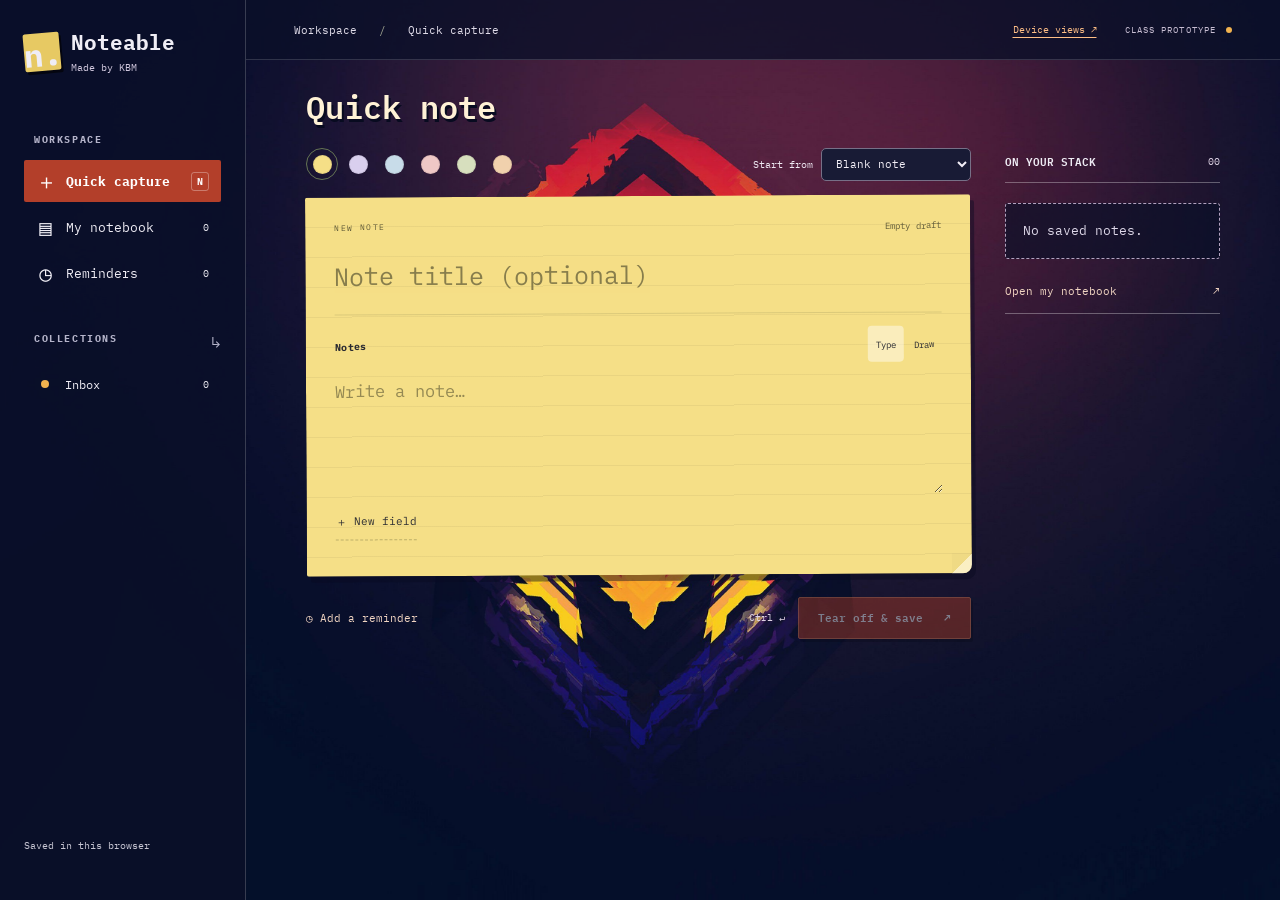
==== index.html @ 48523d5a "STILL AT FUCKING WORK GODDAMNIT" ====
<!doctype html>
<html lang="en">
  <head>
    <meta charset="utf-8" />
    <meta name="viewport" content="width=device-width, initial-scale=1" />
    <meta name="theme-color" content="#0a1028" />
    <meta name="description" content="Noteable class project. Browser-only notes." />
    <title>Noteable</title>
    <link rel="stylesheet" href="fonts.css" />
    <link rel="stylesheet" href="styles.css" />
    <link rel="stylesheet" href="reminder-picker.css" />
    <script src="reminder-picker.js" defer></script>
    <script src="app.js" defer></script>
  </head>
  <body>
    <!-- Sidebar and navigation -->
    <aside class="sidebar">
      <a class="brand" href="#capture" aria-label="Noteable home">
        <span class="brand-mark" aria-hidden="true">n.</span>
        <span>
          Noteable
          <small class="brand-credit">Made by KBM</small>
        </span>
      </a>
      <nav aria-label="Workspace">
        <p class="nav-label">WORKSPACE</p>
        <button class="nav-item selected" id="captureNav" type="button">
          <span aria-hidden="true">＋</span>
          Quick capture
          <span class="nav-key">N</span>
        </button>
        <button class="nav-item" id="reviewNav" type="button">
          <span aria-hidden="true">▤</span>
          My notebook
          <span class="nav-count" id="noteCount">0</span>
        </button>
        <button class="nav-item" id="remindersNav" type="button">
          <span aria-hidden="true">◷</span>
          Reminders
          <span class="nav-count" id="reminderCount">0</span>
        </button>
        <div class="nav-heading">
          <p class="nav-label">COLLECTIONS</p>
          <span aria-hidden="true">↳</span>
        </div>
        <div id="collectionNav"></div>
      </nav>
      <div class="sidebar-bottom">
        <p>Saved in this browser</p>
      </div>
    </aside>

    <div class="workspace">
      <!-- Workspace header -->
      <header class="topbar">
        <span id="breadcrumb">
          Workspace
          <span aria-hidden="true">/</span>
          Quick capture
        </span>
        <a class="device-view-link" href="preview.html">Device views ↗</a>
        <span class="prototype-tag">
          CLASS PROTOTYPE
          <span class="status-dot"></span>
        </span>
      </header>
      <main>
        <!-- Quick capture -->
        <section id="captureView" aria-labelledby="captureHeading">
          <div class="page-heading"><h1 id="captureHeading">Quick note</h1></div>
          <div class="capture-layout">
            <div>
              <div class="pad-toolbar">
                <div
                  id="captureColors"
                  class="swatches"
                  role="group"
                  aria-label="Note color"
                ></div>
                <label class="template-picker">
                  Start from
                  <select id="templateSelect" aria-label="Start from a template">
                    <option value="">Blank note</option>
                  </select>
                </label>
              </div>
              <article class="capture-pad" id="capturePad">
                <div class="pad-topline">
                  <span class="paper-label">NEW NOTE</span>
                  <span id="draftStatus" class="paper-label" role="status">
                    Empty draft
                  </span>
                </div>
                <label class="sr-only" for="draftTitle">Note title, optional</label>
                <input
                  class="note-title"
                  id="draftTitle"
                  placeholder="Note title (optional)"
                  maxlength="160"
                  autocomplete="off"
                />
                <div id="captureFields"></div>
                <button class="add-field" id="addCaptureField" type="button">
                  ＋ New field
                </button>
              </article>
              <div class="capture-actions">
                <button
                  class="text-button"
                  id="captureOptionsButton"
                  type="button"
                  aria-expanded="false"
                  aria-controls="captureOptions"
                >
                  ◷ Add a reminder
                </button>
                <div class="save-action">
                  <kbd>Ctrl ↵</kbd>
                  <button class="primary" id="saveCapture" type="button">
                    Tear off & save
                    <span aria-hidden="true">↗</span>
                  </button>
                </div>
              </div>
              <!-- Optional reminder fields -->
              <div class="capture-options" id="captureOptions" hidden>
                <div class="reminder-field">
                  <span>Remind me</span>
                  <input
                    type="datetime-local"
                    id="draftReminder"
                    aria-label="Capture reminder"
                  />
                </div>
                <p>
                  Shows an alert here while this app is open. Past-due alerts appear when
                  you return.
                </p>
              </div>
            </div>
            <!-- Recent notes -->
            <aside class="recent-panel" aria-labelledby="recentHeading">
              <div class="section-heading">
                <h2 id="recentHeading">ON YOUR STACK</h2>
                <span id="recentCount">00</span>
              </div>
              <div id="recentNotes"></div>
              <button class="text-button notebook-link" id="viewAllButton" type="button">
                Open my notebook
                <span aria-hidden="true">↗</span>
              </button>
            </aside>
          </div>
        </section>

        <!-- Notebook, filters, and empty state -->
        <section id="reviewView" aria-labelledby="reviewHeading" hidden>
          <div class="page-heading review-heading">
            <div><h1 id="reviewHeading">My notebook</h1></div>
            <button class="primary" id="newNoteButton" type="button">＋ New note</button>
          </div>
          <div class="review-toolbar">
            <label class="search-wrap">
              <span aria-hidden="true">⌕</span>
              <input
                id="searchInput"
                type="search"
                aria-label="Search notes"
                placeholder="Search notes…"
              />
            </label>
            <label class="sr-only" for="collectionFilter">Collection</label>
            <select id="collectionFilter">
              <option value="">All collections</option>
            </select>
            <label class="check-filter">
              <input id="pinnedFilter" type="checkbox" />
              Pinned only
            </label>
            <button class="text-button" id="exportButton" type="button">
              Export notes ↓
            </button>
          </div>
          <div id="dueBanner" class="due-banner" role="status" hidden></div>
          <div id="reviewBoard" class="review-board"></div>
          <div id="reviewEmpty" class="empty-state" hidden>
            <span aria-hidden="true">▱</span>
            <h2>No notes</h2>
            <p id="emptyMessage">Save a note to get started.</p>
            <button class="secondary" id="emptyCaptureButton" type="button">
              New note
            </button>
          </div>
        </section>
      </main>
    </div>

    <!-- Note editor -->
    <dialog id="noteDialog" aria-labelledby="editorHeading">
      <div class="dialog-heading">
        <div><h2 id="editorHeading">Edit your note</h2></div>
        <button
          class="icon-button"
          id="closeEditor"
          type="button"
          aria-label="Close editor"
        >
          ×
        </button>
      </div>
      <form id="editorForm">
        <label class="form-label">
          Title
          <input id="editTitle" maxlength="160" placeholder="Note title (optional)" />
        </label>
        <div class="form-grid">
          <label class="form-label">
            Collection
            <input
              id="editCollection"
              list="collectionOptions"
              maxlength="40"
              placeholder="Inbox"
            />
          </label>
          <div class="form-label">
            Reminder
            <input type="datetime-local" id="editReminder" aria-label="Note reminder" />
          </div>
        </div>
        <datalist id="collectionOptions"></datalist>
        <div class="editor-controls">
          <div
            class="swatches"
            id="editColors"
            role="group"
            aria-label="Edit note color"
          ></div>
          <label class="check-filter">
            <input id="editPinned" type="checkbox" />
            Pin this note
          </label>
        </div>
        <div class="editor-paper" id="editPaper">
          <div id="editFields"></div>
          <button class="add-field" id="addEditField" type="button">＋ New field</button>
        </div>
        <p class="editor-meta" id="editorMeta"></p>
        <div class="dialog-actions">
          <button class="text-button danger" id="deleteNote" type="button">
            Delete note
          </button>
          <button class="secondary" id="saveTemplate" type="button">
            Save as template
          </button>
          <button class="primary" type="submit">Save changes ↗</button>
        </div>
      </form>
    </dialog>
    <!-- Status messages -->
    <div class="toast" id="toast" role="status" aria-live="polite"></div>
  </body>
</html>
---- fonts.css ----
/* Regular weight */

@font-face {
  font-family: "IBM Plex Mono";
  font-style: normal;
  font-weight: 400;
  font-display: swap;
  src: url("fonts/IBMPlexMono-Regular.woff2") format("woff2");
}

/* Semibold weight */

@font-face {
  font-family: "IBM Plex Mono";
  font-style: normal;
  font-weight: 600;
  font-display: swap;
  src: url("fonts/IBMPlexMono-SemiBold.woff2") format("woff2");
}

/* Bold weight */

@font-face {
  font-family: "IBM Plex Mono";
  font-style: normal;
  font-weight: 700;
  font-display: swap;
  src: url("fonts/IBMPlexMono-Bold.woff2") format("woff2");
}

/* KBM credit beneath the app name */

.brand .brand-credit,
.preview-brand .brand-credit {
  display: block;
  font-size: 10px;
  line-height: 1.5;
  letter-spacing: 0;
  font-weight: 400;
  margin-top: 4px;
  color: #d2c9df;
}
---- styles.css ----
/* Font stack, colors, and base elements */

:root {
  --typeface:
    "IBM Plex Mono",
    Consolas,
    "Cascadia Mono",
    "Liberation Mono",
    "Courier New",
    monospace;
  --desk: #f5f3ed;
  --paper: #fffef9;
  --ink: #2c3932;
  --muted: #6c726a;
  --line: #dcded3;
  --green: #345c43;
  --note: #f5df87;
  --sidebar: 246px;
  font-family: var(--typeface);
  color: var(--ink);
  background: var(--desk);
  font-synthesis: none;
}

* {
  box-sizing: border-box;
}

body {
  margin: 0;
}

button,
input,
textarea,
select {
  font: inherit;
  color: inherit;
}

button,
a,
input,
textarea,
select {
  -webkit-tap-highlight-color: transparent;
}

button {
  cursor: pointer;
  border: 0;
}

button:disabled {
  opacity: .45;
  cursor: not-allowed;
}

button:focus-visible,
a:focus-visible,
input:focus-visible,
textarea:focus-visible,
select:focus-visible,
canvas:focus-visible {
  outline: 3px solid #52794d;
  outline-offset: 4px;
}

[hidden] {
  display: none !important;
}

button,
select,
input {
  min-height: 42px;
}

a {
  color: inherit;
}

h1,
h2,
h3,
p {
  margin-top: 0;
}

/* Sidebar, branding, and navigation */

.sidebar {
  position: fixed;
  inset: 0 auto 0 0;
  width: var(--sidebar);
  padding: 36px 24px;
  background: #eeeee5;
  border-right: 1px solid var(--line);
  display: flex;
  flex-direction: column;
  z-index: 5;
}

.brand {
  display: flex;
  gap: 11px;
  align-items: center;
  text-decoration: none;
  font-size: 20px;
  font-weight: 750;
  letter-spacing: -.9px;
}

.brand-mark {
  background: #e7c963;
  border-radius: 5px 5px 13px 5px;
  width: 36px;
  height: 38px;
  text-align: center;
  line-height: 32px;
  font: italic 32px var(--typeface);
  box-shadow: 2px 2px 0 #d6b852;
  flex: none;
}

nav {
  margin-top: 58px;
}

.nav-label {
  font-size: 10px;
  font-weight: 700;
  letter-spacing: 1.6px;
  color: #777d70;
  margin: 0 0 14px 10px;
}

.nav-item {
  display: flex;
  align-items: center;
  gap: 11px;
  width: 100%;
  text-align: left;
  border-radius: 6px;
  padding: 10px 12px;
  font-size: 13px;
  background: transparent;
  margin: 4px 0;
}

.nav-item > span:first-child {
  font-size: 21px;
  line-height: 18px;
  font-weight: 400;
  width: 19px;
  text-align: center;
}

.nav-item:hover {
  background: #e3e5d8;
}

.nav-item.selected {
  background: #dfe5d3;
  font-weight: 650;
}

.nav-count,
.nav-key {
  margin-left: auto;
  font-size: 10px !important;
  width: auto !important;
  color: var(--muted);
}

.nav-key {
  border: 1px solid #c8cfbb;
  border-radius: 3px;
  padding: 2px 5px;
}

.nav-heading {
  display: flex;
  justify-content: space-between;
  margin-top: 38px;
  color: var(--muted);
}

.nav-item.collection {
  font-size: 12px;
}

.collection-dot {
  width: 8px !important;
  height: 8px;
  border-radius: 50%;
  background: #b0b99a;
  flex: none;
  margin: 5px;
}

.sidebar-bottom {
  margin-top: auto;
  padding-top: 45px;
  font-size: 10px;
  color: var(--muted);
}

.status-dot {
  display: inline-block;
  width: 6px;
  height: 6px;
  border-radius: 50%;
  background: #6f8861;
}

.sidebar-bottom p {
  margin: 8px 0 12px 13px;
}

/* Workspace and page headings */

.workspace {
  margin-left: var(--sidebar);
}

.topbar {
  height: 77px;
  border-bottom: 1px solid var(--line);
  padding: 0 48px;
  display: flex;
  align-items: center;
  justify-content: space-between;
  font-size: 11px;
  color: var(--muted);
}

.topbar span span {
  margin: 0 15px;
  color: #a1a592;
}

.prototype-tag {
  font-size: 9px;
  letter-spacing: 1.1px;
  display: flex;
  gap: 10px;
  align-items: center;
}

.prototype-tag .status-dot {
  margin: 0;
}

main {
  max-width: 1320px;
  margin: auto;
  padding: 51px 60px 0;
}

.page-heading {
  display: flex;
  justify-content: space-between;
  align-items: center;
  margin-bottom: 38px;
}

h1 {
  font-family: var(--typeface);
  font-weight: 400;
  font-size: clamp(36px,4vw,57px);
  letter-spacing: -2px;
  line-height: 1.08;
  margin: 0 0 17px;
}

h1 em {
  font-weight: 400;
  color: #6f7b61;
}

/* Capture layout, colors, and paper */

.capture-layout {
  display: grid;
  grid-template-columns: minmax(0,1fr) 215px;
  gap: 46px;
  align-items: start;
}

.pad-toolbar {
  display: flex;
  align-items: center;
  justify-content: space-between;
  gap: 12px;
  margin-bottom: 15px;
}

.swatches {
  display: flex;
  gap: 4px;
  align-items: center;
  flex-wrap: wrap;
}

.swatch {
  width: 32px;
  height: 32px;
  min-height: 32px;
  background: transparent;
  border: 1px solid transparent;
  border-radius: 50%;
  display: grid;
  place-items: center;
  padding: 5px;
}

.swatch:before {
  content: "";
  display: block;
  width: 19px;
  height: 19px;
  border-radius: 50%;
  background: var(--swatch);
  box-shadow: inset 0 0 0 1px #00000012;
}

.swatch[aria-pressed="true"] {
  border-color: #657454;
}

.template-picker {
  display: flex;
  align-items: center;
  gap: 8px;
  font-size: 10px;
  color: var(--muted);
}

select {
  background: var(--paper);
  border: 1px solid var(--line);
  border-radius: 5px;
  padding: 0 28px 0 10px;
  font-size: 11px;
  max-width: 210px;
}

.template-picker select {
  min-height: 33px;
  max-width: 150px;
}

.capture-pad {
  position: relative;
  background: var(--note);
  border-radius: 3px 3px 22px 3px;
  padding: 25px 29px 17px;
  box-shadow: 0 12px 25px -18px #594d36, 0 3px 0 -1px #d5c884;
  min-height: 365px;
  transition: background .2s;
}

.capture-pad:after {
  content: "";
  position: absolute;
  bottom: 0;
  right: 0;
  width: 29px;
  height: 29px;
  background: linear-gradient(135deg,#00000006 50%,#ffffff80 51%);
  border-radius: 0 0 21px 0;
  pointer-events: none;
}

.pad-topline {
  display: flex;
  justify-content: space-between;
  gap: 10px;
  margin-bottom: 22px;
}

.paper-label {
  font-size: 8px;
  letter-spacing: 1.4px;
  color: #5f5a38;
}

.paper-label:last-child {
  letter-spacing: .1px;
  font-size: 9px;
  text-transform: none;
}

.note-title {
  border: 0;
  background: transparent;
  width: 100%;
  font: 27px var(--typeface);
  letter-spacing: -.6px;
  padding: 0;
  min-height: 40px;
  margin: 0 0 12px;
}

.note-title::placeholder {
  color: #746d42;
  opacity: .85;
}

/* Note fields and drawing tools */

.note-field {
  position: relative;
  border-top: 1px solid #4c543428;
  padding-top: 13px;
  margin-top: 7px;
}

.field-head {
  display: flex;
  align-items: center;
  gap: 8px;
  flex-wrap: wrap;
}

.field-name {
  background: transparent;
  border: 0;
  min-height: 30px;
  flex: 1;
  min-width: 80px;
  width: 100px;
  font-size: 10px;
  font-weight: 650;
  letter-spacing: .4px;
  padding: 0;
}

.field-tools {
  display: flex;
  gap: 2px;
}

.field-tools button {
  background: transparent;
  font-size: 9px;
  min-height: 30px;
  padding: 4px 8px;
  border-radius: 4px;
}

.field-tools button[aria-pressed="true"] {
  background: #ffffff70;
}

.field-tools button:hover {
  background: #ffffff90;
}

.field-text {
  width: 100%;
  background: transparent;
  border: 0;
  resize: vertical;
  min-height: 132px;
  padding: 12px 0;
  font: 17px/1.8 var(--typeface);
}

.field-text::placeholder {
  color: #746d42;
  opacity: .75;
}

.drawing {
  display: block;
  width: 100%;
  height: 180px;
  border: 1px dashed #5b64474d;
  border-radius: 4px;
  margin: 10px 0;
  touch-action: none;
  cursor: crosshair;
  background: #ffffff20;
}

.drawing-help {
  font-size: 10px;
  color: #5a604b;
  line-height: 1.5;
  margin: 7px 0;
}

.add-field {
  padding: 9px 0;
  background: transparent;
  font-size: 11px;
  border-bottom: 1px dashed #68653a65;
  min-height: 36px;
  text-align: left;
  margin: 4px 0 12px;
}

.add-field span {
  font-size: 9px;
  font-weight: 400;
  opacity: .65;
  margin-left: 10px;
}

/* Capture actions and shared buttons */

.capture-actions {
  display: flex;
  justify-content: space-between;
  gap: 10px;
  margin-top: 22px;
  align-items: center;
}

.text-button {
  background: transparent;
  color: var(--muted);
  font-size: 11px;
  padding: 6px 0;
}

.text-button:hover {
  color: var(--green);
  text-decoration: underline;
  text-underline-offset: 4px;
}

.primary,
.secondary {
  border-radius: 5px;
  font-size: 11px;
  min-height: 42px;
  padding: 11px 19px;
  font-weight: 600;
}

.primary {
  background: var(--green);
  color: #fffef9;
}

.primary:hover {
  background: #274c35;
}

.primary span {
  margin-left: 14px;
}

.secondary {
  border: 1px solid var(--line);
  background: var(--paper);
}

.save-action {
  display: flex;
  align-items: center;
  gap: 13px;
}

kbd {
  font-size: 10px;
  color: #8a8e80;
}

label {
  font-size: 12px;
}

/* Reminder settings */

.capture-options {
  padding: 15px 0;
}

.capture-options label {
  display: flex;
  gap: 15px;
  align-items: center;
}

.capture-options input {
  padding: 5px;
  border: 1px solid var(--line);
  border-radius: 4px;
  background: var(--paper);
}

.capture-options p {
  font-size: 11px;
  color: var(--muted);
  line-height: 1.5;
  margin: 9px 0;
}

/* Recent notes stack */

.recent-panel {
  padding-top: 5px;
}

.section-heading {
  display: flex;
  align-items: center;
  justify-content: space-between;
  border-bottom: 1px solid var(--line);
  padding: 0 0 13px;
  margin-bottom: 20px;
}

.section-heading h2 {
  font-size: 9px;
  letter-spacing: 1.5px;
  margin: 0;
  font-weight: 600;
}

.section-heading > span {
  font-size: 10px;
  color: var(--muted);
}

.recent-note {
  position: relative;
  display: block;
  width: 100%;
  text-align: left;
  background: var(--note);
  border-radius: 2px 2px 13px 2px;
  padding: 16px 17px;
  margin-bottom: 13px;
  box-shadow: 0 6px 14px -12px #443e29;
  transform: rotate(-1deg);
  min-height: 108px;
}

.recent-note:nth-child(even) {
  transform: rotate(1deg);
}

.recent-note .recent-label {
  display: flex;
  justify-content: space-between;
  font-size: 8px;
  letter-spacing: 1px;
  color: #58604f;
  text-transform: uppercase;
}

.recent-note h3 {
  font: 17px var(--typeface);
  line-height: 1.3;
  margin: 12px 0 7px;
  overflow-wrap: anywhere;
}

.recent-note p {
  font-size: 10px;
  line-height: 1.6;
  color: #515744;
  white-space: pre-line;
  margin: 0;
  overflow-wrap: anywhere;
  display: -webkit-box;
  -webkit-line-clamp: 2;
  -webkit-box-orient: vertical;
  overflow: hidden;
}

.recent-empty {
  font: italic 18px/1.6 var(--typeface);
  color: #8b917e;
  padding: 20px 8px;
  border: 1px dashed #c6cbb9;
  border-radius: 3px;
}

.notebook-link {
  display: flex;
  justify-content: space-between;
  width: 100%;
  margin-top: 10px;
  border-bottom: 1px solid var(--line);
  padding: 12px 0;
}

/* Notebook toolbar and columns */

.review-heading {
  margin-bottom: 30px;
}

.review-heading h1 {
  font-size: 48px;
}

.review-toolbar {
  display: flex;
  gap: 15px;
  align-items: center;
  flex-wrap: wrap;
  border-top: 1px solid var(--line);
  border-bottom: 1px solid var(--line);
  padding: 14px 0;
  margin-bottom: 28px;
}

.search-wrap {
  display: flex;
  gap: 8px;
  align-items: center;
  flex: 1;
  min-width: 160px;
}

.search-wrap > span {
  font-size: 24px;
}

.search-wrap input {
  width: 100%;
  border: 0;
  background: transparent;
  font-size: 12px;
  min-width: 0;
}

.check-filter {
  display: flex;
  gap: 7px;
  align-items: center;
  font-size: 11px;
  white-space: nowrap;
}

.check-filter input {
  accent-color: var(--green);
  min-height: 18px;
  width: 15px;
  height: 15px;
}

.review-board {
  display: flex;
  gap: 22px;
  align-items: flex-start;
  overflow-x: auto;
  padding: 5px 4px 25px;
  min-height: 350px;
}

.board-column {
  flex: 1 0 235px;
  max-width: 360px;
  min-width: 0;
}

.column-heading {
  font-size: 11px;
  letter-spacing: .4px;
  font-weight: 600;
  display: flex;
  justify-content: space-between;
  border-bottom: 2px solid #c9d0bb;
  padding: 0 0 12px;
  margin-bottom: 19px;
}

.column-heading span {
  font-size: 10px;
  color: var(--muted);
}

/* Notebook cards */

.board-card {
  background: var(--note);
  padding: 18px;
  border-radius: 3px 3px 15px 3px;
  margin-bottom: 16px;
  overflow-wrap: anywhere;
}

.card-meta {
  display: flex;
  justify-content: space-between;
  gap: 8px;
  color: #59604c;
  font-size: 9px;
  margin-bottom: 13px;
}

.card-open {
  display: block;
  width: 100%;
  padding: 0;
  text-align: left;
  background: transparent;
}

.card-open h3 {
  font: 21px/1.25 var(--typeface);
  margin: 0 0 12px;
}

.card-open p {
  font-size: 12px;
  line-height: 1.8;
  white-space: pre-wrap;
  margin-bottom: 10px;
  max-height: 210px;
  overflow: auto;
}

.card-open img {
  width: 100%;
  display: block;
  margin: 7px 0;
  max-height: 180px;
  object-fit: contain;
}

.card-footer button {
  background: transparent;
  min-height: 32px;
  font-size: 10px;
  padding: 0 2px;
}

.reminder-badge {
  font-size: 9px;
  display: block;
  color: #475b36;
  margin-top: 10px;
}

.reminder-badge.overdue {
  color: #9a402e;
  font-weight: 600;
}

/* Empty states and reminder banner */

.empty-state {
  text-align: center;
  padding: 50px 15px;
}

.empty-state > span {
  font: 60px var(--typeface);
  color: #a5b18d;
}

.empty-state h2 {
  font: 28px var(--typeface);
  margin: 15px 0;
}

.empty-state p {
  font-size: 12px;
  color: var(--muted);
}

.due-banner {
  background: #e5eadb;
  border: 1px solid #ccd6bf;
  border-radius: 5px;
  margin-bottom: 20px;
  padding: 14px 17px;
  font-size: 12px;
  line-height: 1.6;
}

/* Note editor */

dialog {
  border: 1px solid var(--line);
  background: var(--paper);
  border-radius: 12px;
  color: var(--ink);
  padding: 28px;
  width: min(700px,calc(100% - 30px));
  max-height: 90dvh;
  box-shadow: 0 25px 100px #263a3430;
}

dialog::backdrop {
  background: #24372a66;
  backdrop-filter: blur(4px);
}

.dialog-heading {
  display: flex;
  justify-content: space-between;
  align-items: center;
  margin-bottom: 24px;
  gap: 12px;
}

.dialog-heading h2 {
  font: 29px var(--typeface);
  margin: 0;
}

.icon-button {
  border: 1px solid var(--line);
  background: transparent;
  border-radius: 50%;
  width: 38px;
  min-height: 38px;
  flex: none;
  font-size: 24px;
}

.form-label {
  display: grid;
  gap: 8px;
  font-size: 10px;
  color: var(--muted);
  margin-bottom: 16px;
  font-weight: 600;
}

.form-label input {
  width: 100%;
  min-width: 0;
  border: 1px solid var(--line);
  border-radius: 5px;
  padding: 8px 10px;
  background: #fff;
  font-size: 13px;
  font-weight: 400;
}

.form-grid {
  display: grid;
  grid-template-columns: 1fr 1fr;
  gap: 16px;
}

.editor-controls {
  display: flex;
  justify-content: space-between;
  gap: 12px;
  align-items: center;
  margin: 2px 0 17px;
}

.editor-paper {
  background: var(--note);
  padding: 12px 22px 20px;
  border-radius: 4px 4px 18px 4px;
}

.editor-paper .field-text {
  min-height: 100px;
}

.dialog-actions {
  display: flex;
  gap: 14px;
  justify-content: flex-end;
  align-items: center;
  flex-wrap: wrap;
  margin-top: 20px;
}

.dialog-actions .danger {
  margin-right: auto;
  color: #9b4b3b;
}

.editor-meta {
  font-size: 10px;
  color: var(--muted);
  margin: 15px 0 0;
}

/* Toast messages and accessibility helpers */

.toast {
  position: fixed;
  left: calc(50% + var(--sidebar)/2);
  bottom: 26px;
  transform: translate(-50%,20px);
  background: var(--green);
  color: white;
  box-shadow: 0 8px 30px #293e3326;
  border-radius: 6px;
  padding: 14px 22px;
  z-index: 20;
  opacity: 0;
  pointer-events: none;
  font-size: 12px;
  max-width: calc(100vw - 35px);
  transition: opacity .2s, transform .2s;
}

.toast.visible {
  opacity: 1;
  transform: translate(-50%,0);
}

.sr-only {
  position: absolute;
  width: 1px;
  height: 1px;
  overflow: hidden;
  clip: rect(0,0,0,0);
  white-space: nowrap;
}

/* Base responsive layouts */

@media (min-width: 1500px) {
  main {
    padding-top: 65px;
  }

  .capture-pad {
    min-height: 420px;
  }

  .field-text {
    min-height: 180px;
  }

  .capture-layout {
    gap: 65px;
    grid-template-columns: minmax(0,1fr) 250px;
  }
}

@media (max-width: 1150px) {
  :root {
    --sidebar: 212px;
  }

  .sidebar {
    padding: 28px 17px;
  }

  main {
    padding: 40px 32px 0;
  }

  .topbar {
    padding: 0 32px;
  }

  .capture-layout {
    gap: 28px;
    grid-template-columns: minmax(0,1fr) 175px;
  }

  .capture-pad {
    padding: 22px;
  }

  .template-picker {
    font-size: 0;
  }

  .add-field span {
    display: none;
  }

  .capture-actions kbd {
    display: none;
  }

  .brand {
    font-size: 18px;
  }
}

@media (max-width: 850px) {
  .capture-layout {
    grid-template-columns: 1fr;
  }

  .recent-panel {
    display: none;
  }

  .review-heading {
    align-items: flex-start;
    gap: 14px;
  }

  .review-heading h1 {
    font-size: 38px;
  }

  .review-heading .primary {
    white-space: nowrap;
    padding: 10px;
  }

  .prototype-tag {
    font-size: 8px;
  }

  .capture-pad {
    min-height: 340px;
  }

  .sidebar-bottom p {
    line-height: 1.5;
  }

  .review-board {
    min-height: 260px;
  }
}

@media (max-width: 620px) {
  :root {
    --sidebar: 0px;
  }

  .sidebar {
    position: static;
    width: 100%;
    padding: 18px 20px 10px;
    border-right: 0;
    border-bottom: 1px solid var(--line);
  }

  .brand {
    font-size: 20px;
  }

  .sidebar nav {
    margin-top: 17px;
    display: flex;
    gap: 4px;
  }

  .sidebar nav > .nav-label,
  .nav-heading,
  #collectionNav,
  .sidebar-bottom,
  .nav-key {
    display: none;
  }

  .nav-item {
    justify-content: center;
    font-size: 11px;
    margin: 0;
    padding: 9px 7px;
    gap: 6px;
    width: auto;
    flex: 1;
  }

  .nav-item > span:first-child {
    font-size: 18px;
    width: 15px;
  }

  .nav-count {
    margin-left: 2px;
  }

  .workspace {
    margin-left: 0;
  }

  .topbar {
    height: 45px;
    padding: 0 20px;
    font-size: 10px;
  }

  .prototype-tag {
    font-size: 7px;
    letter-spacing: .6px;
  }

  .topbar span span {
    margin: 0 5px;
  }

  main {
    padding: 30px 20px 0;
  }

  h1 {
    font-size: 42px;
  }

  .page-heading {
    margin-bottom: 28px;
  }

  .capture-pad {
    padding: 22px 20px;
  }

  .note-title {
    font-size: 25px;
  }

  .paper-label {
    font-size: 7px;
  }

  .swatch {
    width: 29px;
    height: 29px;
    min-height: 29px;
  }

  .swatch:before {
    width: 17px;
    height: 17px;
  }

  .template-picker select {
    font-size: 10px;
    max-width: 145px;
  }

  .capture-actions {
    align-items: center;
    gap: 5px;
  }

  .capture-actions > .text-button {
    font-size: 10px;
  }

  .primary {
    padding: 10px 13px;
  }

  .primary span {
    margin-left: 5px;
  }

  .capture-options label {
    flex-wrap: wrap;
  }

  .review-heading {
    flex-wrap: wrap;
  }

  .review-heading h1 {
    font-size: 39px;
  }

  .review-toolbar {
    gap: 10px;
  }

  .search-wrap {
    flex-basis: 100%;
  }

  .review-toolbar select {
    flex: 1;
    min-width: 120px;
  }

  .review-toolbar > .text-button {
    margin-left: auto;
  }

  .board-column {
    flex: 0 0 260px;
    max-width: 90vw;
  }

  .form-grid {
    grid-template-columns: 1fr;
    gap: 0;
  }

  .editor-controls {
    flex-wrap: wrap;
  }

  .dialog-actions {
    gap: 8px;
  }

  .dialog-actions button {
    font-size: 10px;
  }

  dialog {
    padding: 22px 18px;
  }

  .dialog-heading h2 {
    font-size: 25px;
  }

  .toast {
    left: 50%;
  }

  .field-tools button {
    padding: 4px 6px;
  }
}

/* Device-preview links and navigation adjustments */

.device-view-link {
  display: flex;
  align-items: center;
  min-height: 32px;
  color: var(--green);
  font-size: 10px;
  text-underline-offset: 4px;
  margin-left: auto;
  margin-right: 20px;
}

.embedded-preview .device-view-link {
  display: none;
}

.sidebar nav {
  overflow-y: auto;
  min-height: 0;
}

.nav-item.collection > span:nth-child(2) {
  overflow: hidden;
  text-overflow: ellipsis;
  white-space: nowrap;
}

.topbar {
  gap: 8px;
}

.field-tools button {
  min-height: 36px;
}

/* Small-screen controls and reduced motion */

@media (max-width: 620px) {
  .device-view-link {
    font-size: 9px;
    margin: 0;
  }

  .topbar:has(.device-view-link):not(.embedded-preview .topbar) .prototype-tag {
    display: none;
  }

  .embedded-preview .prototype-tag {
    display: flex;
  }

  .field-tools button {
    min-height: 44px;
    padding: 6px 10px;
  }

  .swatch {
    width: 32px;
    height: 36px;
    min-height: 36px;
  }

  .pad-toolbar {
    gap: 6px;
  }

  .template-picker select {
    max-width: 133px;
  }

  .sidebar nav {
    overflow: visible;
  }
}

@media (prefers-reduced-motion: reduce) {
  *,
  *:before,
  *:after {
    transition: none !important;
    animation: none !important;
    scroll-behavior: auto !important;
  }
}

/* Wallpaper and simple class-project styling. Keep paper controls readable. */

/* Wallpaper theme: page colors */

:root {
  --desk: #0a1028;
  --paper: #f7f1e3;
  --ink: #efedf5;
  --muted: #c7c6d3;
  --line: #ffffff30;
  --green: #a93b24;
  background: #0a1028;
  font-family: var(--typeface);
}

body {
  min-height: 100vh;
  background: #0a1028 url("Wallpaper.jpg") center center/cover fixed no-repeat;
}

/* Wallpaper theme: sidebar and navigation */

.sidebar {
  background: #0b1029dc;
  border-color: #ffffff30;
  padding-top: 28px;
}

.brand {
  letter-spacing: 0;
  font-size: 21px;
}

.brand-mark {
  border-radius: 2px;
  box-shadow: 2px 3px 0 #0009;
  transform: rotate(-5deg);
}

.nav-label,
.nav-heading {
  color: #b5b4ca;
}

.nav-item {
  border-radius: 2px;
}

.nav-item:hover {
  background: #ffffff16;
}

.nav-item.selected {
  background: #b33f2a;
  color: #fff;
}

.nav-key {
  border-color: #ffffff50;
  color: #fff;
}

.nav-count {
  color: inherit;
}

.collection-dot {
  background: #f2b34f;
}

.sidebar-bottom {
  color: #c7c6d3;
}

.sidebar-bottom p {
  margin-left: 0;
}

/* Wallpaper theme: workspace headings */

.topbar {
  height: 60px;
  background: #0a1028cc;
  color: #e0dce9;
  border-color: #ffffff26;
}

.prototype-tag {
  color: #c7bdd2;
}

.status-dot {
  background: #f2b34f;
}

.device-view-link {
  color: #ffbf86;
}

main {
  padding-top: 30px;
  padding-bottom: 36px;
}

.page-heading {
  margin-bottom: 23px;
}

h1,
.review-heading h1 {
  font-family: var(--typeface);
  font-size: 32px;
  font-weight: 600;
  letter-spacing: 0;
  margin: 0;
  color: #fff2d6;
  text-shadow: 2px 3px #080b20;
}

.review-heading {
  margin-bottom: 24px;
}

/* Wallpaper theme: note paper and templates */

.capture-layout {
  gap: 34px;
}

.template-picker {
  color: #eee7f1;
}

.template-picker select,
.review-toolbar select {
  background: #181b35;
  color: #f2eef6;
  border-color: #777087;
}

.capture-pad,
.editor-paper,
.board-card,
.recent-note {
  color: #292a31;
  border-radius: 2px 2px 9px 2px;
  box-shadow: 4px 6px 0 #080b2070;
}

.capture-pad {
  transform: rotate(-.3deg);
  background-image: repeating-linear-gradient(transparent 0,transparent 29px,#3a322010 29px,#3a322010 30px);
  padding-bottom: 24px;
}

.capture-pad:after {
  width: 20px;
  height: 20px;
  border-radius: 0 0 9px 0;
}

.note-title {
  font-family: var(--typeface);
  font-size: 25px;
}

/* Wallpaper theme: buttons and reminder controls */

.primary,
.secondary,
.small-action {
  border-radius: 2px;
  box-shadow: 2px 3px 0 #0005;
}

.primary {
  background: #a93b24;
  color: white;
  border: 1px solid #e3784c;
}

.primary:hover {
  background: #8b2b1a;
}

.secondary {
  background: #eee8dc;
  color: #282a32;
  border-color: #b9b0a0;
}

.text-button {
  color: #f1d5c2;
}

.text-button:hover {
  color: #ffd39d;
}

.capture-pad .text-button,
.editor-paper .text-button {
  color: #393944;
}

.capture-actions kbd {
  color: #ddd2e3;
}

.capture-options {
  color: #e3dce9;
  background: #0a1028c9;
  padding: 12px;
  margin-top: 14px;
}

.capture-options input {
  background: #f7f1e3;
  color: #292a31;
}

.capture-options p {
  color: #d2c8d9;
}

/* Wallpaper theme: recent notes */

.section-heading {
  border-color: #ffffff50;
}

.section-heading h2 {
  font-size: 11px;
  letter-spacing: 0;
}

.section-heading > span {
  color: #e2d7e8;
}

.recent-empty {
  font: 13px/1.6 var(--typeface);
  color: #ded8e9;
  padding: 17px;
  border: 1px dashed #b2a2bf;
  background: #0a1028a8;
}

.notebook-link {
  border-color: #ffffff50;
}

.recent-panel {
  padding-top: 7px;
}

.recent-note {
  box-shadow: 3px 4px #080b2070;
}

/* Wallpaper theme: notebook and empty states */

.review-toolbar {
  background: #0a1028d9;
  padding: 10px 12px;
  border: 1px solid #ffffff40;
}

.search-wrap input {
  color: #fff;
}

.search-wrap input::placeholder {
  color: #c6bfd1;
}

.column-heading {
  color: #fff4dc;
  text-shadow: 1px 2px #090d22;
  border-color: #eeac61;
}

.column-heading span {
  color: #efe3cf;
}

.board-card .card-open,
.board-card .card-footer button {
  color: #292a31;
}

.board-card .text-button {
  color: #5d3126;
}

.board-card .reminder-badge {
  color: #475b36;
}

.board-card .reminder-badge.overdue {
  color: #9a402e;
}

.due-banner {
  background: #f3d39c;
  color: #442a22;
  border-color: #9f704c;
}

.empty-state {
  background: #0a1028c9;
  border: 1px dashed #b3a2b7;
  padding: 32px 15px;
}

.empty-state h2 {
  font: 24px var(--typeface);
}

.empty-state p {
  color: #d9d2e2;
}

.empty-state > span {
  display: none;
}

/* Wallpaper theme: editor and toast messages */

dialog {
  color: #292a31;
  border: 2px solid #676171;
  border-radius: 3px;
  background: #f7f1e3;
  box-shadow: 6px 8px 0 #070a2077;
}

.dialog-heading h2 {
  font: 25px var(--typeface);
}

.form-label {
  color: #50515b;
}

.form-label input {
  color: #292a31;
  border-color: #b6b0aa;
}

.dialog-heading .icon-button {
  border-color: #aca5a0;
  border-radius: 2px;
}

dialog .text-button {
  color: #584335;
}

.dialog-actions .danger {
  color: #9b352a;
}

.editor-meta {
  color: #55515a;
}

.toast {
  background: #20213a;
  border: 1px solid #e28552;
  color: #fff;
  border-radius: 2px;
}

/* Wallpaper theme: responsive layouts */

@media (min-width: 1500px) {
  main {
    padding-top: 35px;
  }
}

@media (max-width: 620px) {
  .sidebar {
    background: #0b1029ed;
    padding-top: 18px;
  }

  .topbar {
    height: 45px;
  }

  main {
    padding-top: 24px;
  }

  .page-heading {
    margin-bottom: 20px;
  }

  h1,
  .review-heading h1 {
    font-size: 29px;
  }

  .capture-pad {
    min-height: 320px;
  }

  .capture-actions {
    margin-top: 20px;
  }

  .template-picker {
    font-size: 0;
  }

  .review-heading {
    gap: 15px;
  }
}

/* Final monospace typography */

.brand-mark {
  font-style: normal;
  font-weight: 700;
}

h1,
h2,
h3,
.note-title,
.preview-brand,
.brand {
  font-style: normal;
  letter-spacing: 0;
}

kbd {
  font-family: var(--typeface);
}
---- reminder-picker.css ----
/*
 * reminder-picker.css
 * Reminder date and time fields, calendar, and time popup.
 */

/* Reminder field layout */

.reminder-field {
  display: flex;
  align-items: center;
  gap: 15px;
  font-size: 12px;
}

.reminder-picker {
  display: flex;
  align-items: center;
  gap: 6px;
  flex-wrap: wrap;
  min-width: 0;
}

/* Date, time, and clear buttons */

.reminder-picker > button {
  min-height: 42px;
  padding: 8px 10px;
  background: #191d35;
  color: #f5eff8;
  border: 1px solid #8a7b94;
  border-radius: 2px;
  font-family: var(--typeface);
  font-size: 11px;
}

.reminder-picker > button:hover {
  border-color: #f0b367;
}

.reminder-picker .clear-reminder {
  font-size: 18px;
  padding: 5px 10px;
}

/* Shared popup surface and buttons */

.reminder-popup {
  position: fixed;
  inset: auto;
  margin: 0;
  width: 298px;
  max-width: calc(100vw - 16px);
  max-height: calc(100dvh - 16px);
  overflow: auto;
  padding: 12px;
  background: #30333a;
  color: #f5f0e7;
  border: 1px solid #8e828d;
  border-radius: 3px;
  box-shadow: 3px 5px 15px #0007;
  font-family: var(--typeface);
  font-size: 12px;
}

.reminder-popup::backdrop {
  background: transparent;
}

.reminder-popup button {
  font-family: var(--typeface);
  background: transparent;
  color: inherit;
  border: 0;
  border-radius: 2px;
  min-height: 35px;
  cursor: pointer;
  font-size: 12px;
}

.reminder-popup button:hover {
  background: #ffffff20;
}

/* Calendar heading and month controls */

.picker-heading {
  display: flex;
  align-items: center;
  justify-content: space-between;
  gap: 6px;
  margin-bottom: 10px;
}

.picker-heading strong {
  font-size: 12px;
}

.picker-heading button {
  font-size: 23px;
  width: 34px;
}

/* Calendar weekdays, dates, and selected states */

.calendar-days {
  display: grid;
  grid-template-columns: repeat(7,minmax(0,1fr));
  gap: 2px;
}

.calendar-days .weekday {
  text-align: center;
  padding: 5px 0 8px;
  font-size: 10px;
  color: #d4cfda;
}

.calendar-days button {
  padding: 0;
  font-size: 11px;
  min-height: 33px;
}

.calendar-days .other-month {
  color: #b2a9b4;
}

.calendar-days button[aria-current=date] {
  outline: 1px solid #ffca83;
  outline-offset: -3px;
}

.calendar-days button.selected {
  background: #a93b24;
  color: #fff;
}

/* Popup footer actions */

.picker-footer {
  display: flex;
  justify-content: space-between;
  gap: 12px;
  border-top: 1px solid #ffffff30;
  margin-top: 10px;
  padding-top: 7px;
}

.picker-footer button {
  padding: 5px 10px;
  color: #ffd09b;
}

/* Time picker fields */

.time-heading {
  display: block;
  font-size: 12px;
  margin: 5px 0 16px;
}

.time-selects {
  display: grid;
  grid-template-columns: 1fr 1fr 1fr;
  gap: 10px;
}

.time-selects label {
  display: grid;
  gap: 8px;
  font-size: 10px;
  color: #e2d9e9;
}

.time-selects select {
  background: #191d35;
  color: #fff;
  border: 1px solid #92839c;
  border-radius: 2px;
  font-family: var(--typeface);
  font-size: 14px;
  width: 100%;
  min-height: 42px;
  padding: 6px;
  max-width: none;
}

/* Reminder controls inside the note editor */

dialog .reminder-picker > button {
  background: #fffaf0;
  color: #292a31;
  border-color: #b6b0aa;
}

.form-label .reminder-picker {
  gap: 5px;
}

.form-label .reminder-picker > button {
  font-size: 10px;
  padding: 7px;
}

/* Keyboard focus */

.reminder-popup button:focus-visible,
.time-selects select:focus-visible {
  outline: 2px solid #ffc97f;
  outline-offset: -2px;
}

.reminder-popup button:focus-visible {
  background: #ffffff15;
}

/* Small-screen layout */

@media (max-width: 620px) {
  .reminder-field {
    align-items: flex-start;
    flex-direction: column;
    gap: 10px;
  }

  .calendar-days button {
    min-height: 36px;
  }
}

/* Full-field date and time triggers */

.reminder-picker > button:not(.clear-reminder) {
  display: flex;
  align-items: center;
  justify-content: space-between;
  gap: 14px;
  text-align: left;
  cursor: pointer;
}

.picker-value {
  flex: 1;
}

.picker-icon {
  font-size: 15px;
  pointer-events: none;
}
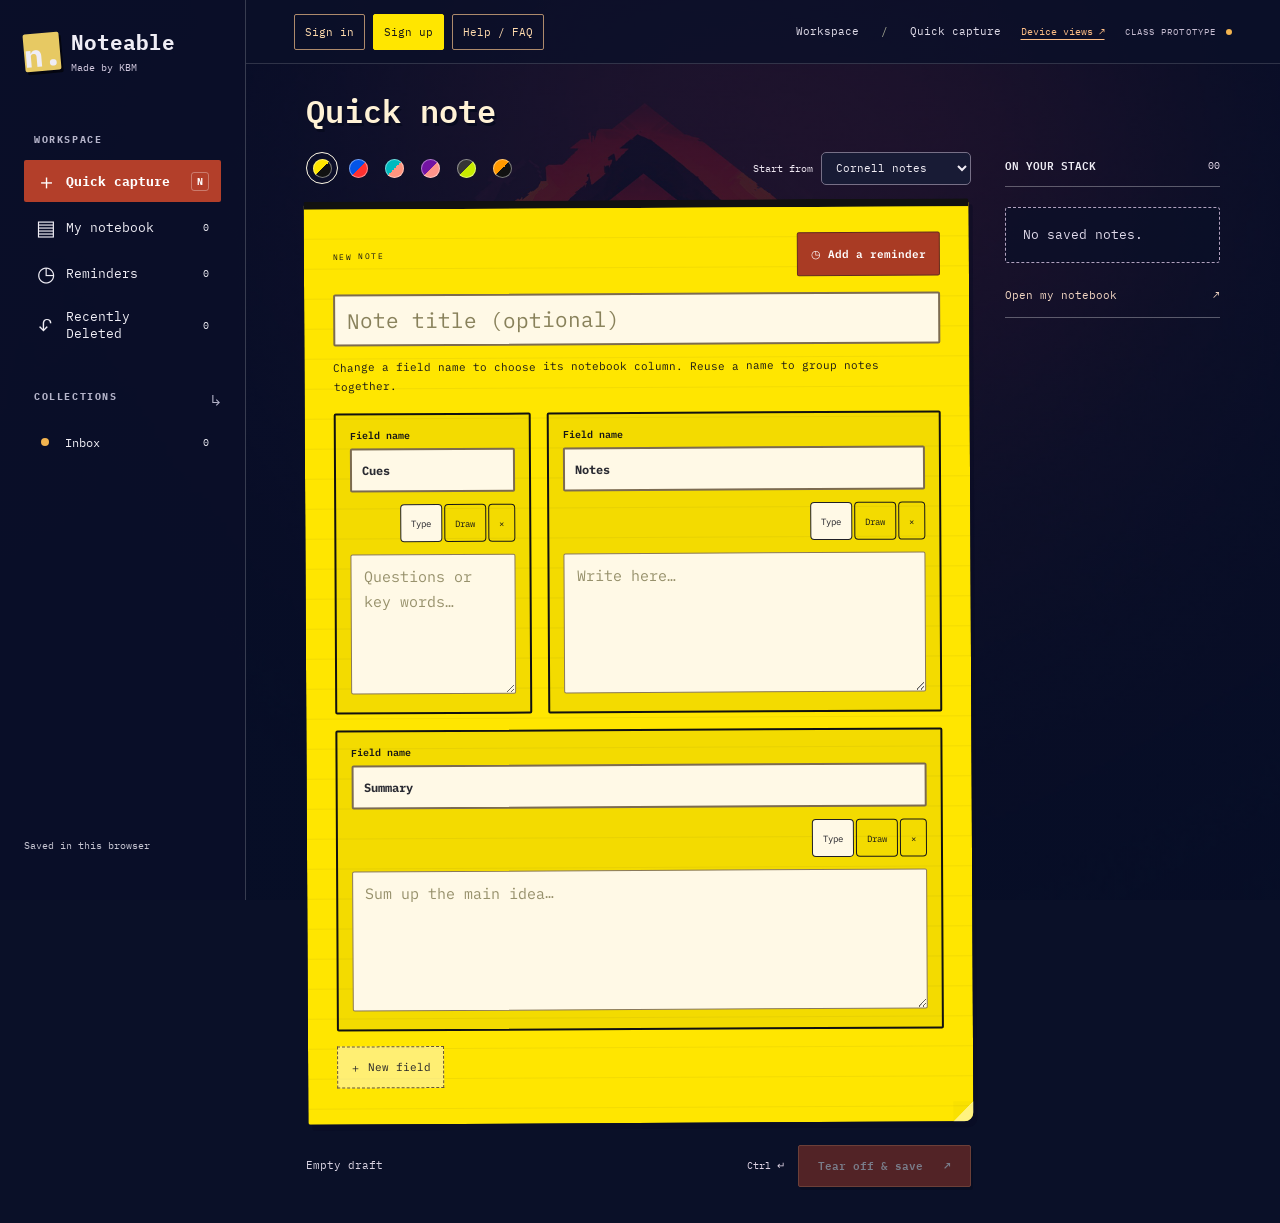
==== commit 8593ca8e: "Added better conflicting colors, added the signin/signup page. added new variation of notes template" ====
--- a/index.html
+++ b/index.html
@@ -9,6 +9,7 @@
     <link rel="stylesheet" href="fonts.css" />
     <link rel="stylesheet" href="styles.css" />
     <link rel="stylesheet" href="reminder-picker.css" />
+    <link rel="stylesheet" href="usability.css" />
     <script src="reminder-picker.js" defer></script>
     <script src="app.js" defer></script>
   </head>
@@ -39,6 +40,11 @@
           Reminders
           <span class="nav-count" id="reminderCount">0</span>
         </button>
+        <button class="nav-item" id="trashNav" type="button">
+          <span aria-hidden="true">↶</span>
+          Recently Deleted
+          <span class="nav-count" id="trashCount">0</span>
+        </button>
         <div class="nav-heading">
           <p class="nav-label">COLLECTIONS</p>
           <span aria-hidden="true">↳</span>
@@ -53,6 +59,21 @@
     <div class="workspace">
       <!-- Workspace header -->
       <header class="topbar">
+        <div class="header-actions" role="group" aria-label="Account and help">
+          <button class="text-button account-button" id="signInButton" type="button">
+            Sign in
+          </button>
+          <button
+            class="text-button account-button signup-button"
+            id="signUpButton"
+            type="button"
+          >
+            Sign up
+          </button>
+          <button class="text-button help-button" id="helpButton" type="button">
+            Help / FAQ
+          </button>
+        </div>
         <span id="breadcrumb">
           Workspace
           <span aria-hidden="true">/</span>
@@ -87,9 +108,26 @@
               <article class="capture-pad" id="capturePad">
                 <div class="pad-topline">
                   <span class="paper-label">NEW NOTE</span>
-                  <span id="draftStatus" class="paper-label" role="status">
-                    Empty draft
-                  </span>
+                  <button
+                    class="reminder-toggle"
+                    id="captureOptionsButton"
+                    type="button"
+                    aria-expanded="false"
+                    aria-controls="captureOptions"
+                  >
+                    ◷ Add a reminder
+                  </button>
+                </div>
+                <div class="capture-options" id="captureOptions" hidden>
+                  <div class="reminder-field">
+                    <span>Remind me</span>
+                    <input
+                      type="datetime-local"
+                      id="draftReminder"
+                      aria-label="Capture reminder"
+                    />
+                  </div>
+                  <p>Alerts show while Noteable is open or when you return.</p>
                 </div>
                 <label class="sr-only" for="draftTitle">Note title, optional</label>
                 <input
@@ -99,21 +137,19 @@
                   maxlength="160"
                   autocomplete="off"
                 />
+                <p class="field-guide" id="fieldGuide">
+                  Change a field name to choose its notebook column. Reuse a name to group
+                  notes together.
+                </p>
                 <div id="captureFields"></div>
                 <button class="add-field" id="addCaptureField" type="button">
                   ＋ New field
                 </button>
               </article>
               <div class="capture-actions">
-                <button
-                  class="text-button"
-                  id="captureOptionsButton"
-                  type="button"
-                  aria-expanded="false"
-                  aria-controls="captureOptions"
-                >
-                  ◷ Add a reminder
-                </button>
+                <span id="draftStatus" class="draft-status" role="status">
+                  Empty draft
+                </span>
                 <div class="save-action">
                   <kbd>Ctrl ↵</kbd>
                   <button class="primary" id="saveCapture" type="button">
@@ -121,21 +157,6 @@
                     <span aria-hidden="true">↗</span>
                   </button>
                 </div>
-              </div>
-              <!-- Optional reminder fields -->
-              <div class="capture-options" id="captureOptions" hidden>
-                <div class="reminder-field">
-                  <span>Remind me</span>
-                  <input
-                    type="datetime-local"
-                    id="draftReminder"
-                    aria-label="Capture reminder"
-                  />
-                </div>
-                <p>
-                  Shows an alert here while this app is open. Past-due alerts appear when
-                  you return.
-                </p>
               </div>
             </div>
             <!-- Recent notes -->
@@ -257,6 +278,110 @@
         </div>
       </form>
     </dialog>
+    <datalist id="fieldNameOptions"></datalist>
+    <dialog
+      id="accountDialog"
+      aria-labelledby="accountHeading"
+      aria-describedby="accountDemo"
+    >
+      <form id="accountForm" autocomplete="off">
+        <div class="dialog-heading">
+          <h2 id="accountHeading">Sign in</h2>
+          <button
+            class="icon-button"
+            id="closeAccount"
+            type="button"
+            aria-label="Close account form"
+          >
+            ×
+          </button>
+        </div>
+        <p id="accountDemo">Just a demo. Use made-up details — nothing gets sent or saved.</p>
+        <label class="form-label" id="accountNameField" hidden>
+          Name
+          <input id="accountName" type="text" maxlength="80" />
+        </label>
+        <label class="form-label">
+          Email
+          <input id="accountEmail" type="email" required />
+        </label>
+        <label class="form-label">
+          Password
+          <input id="accountPassword" type="password" required autocomplete="off" />
+        </label>
+        <button class="primary" id="accountSubmit" type="submit">Sign in</button>
+      </form>
+    </dialog>
+    <dialog id="helpDialog" aria-labelledby="helpHeading">
+      <div class="dialog-heading">
+        <h2 id="helpHeading">Help / FAQ</h2>
+        <button class="icon-button" id="closeHelp" type="button" aria-label="Close help">
+          ×
+        </button>
+      </div>
+      <details open>
+        <summary>What's a field?</summary>
+        <p>
+          It's a section of your note. Give it a name like Questions or Tasks.
+          In My notebook, sections with the same name sit in the same column.
+          Pick a suggested name if you want to use one again.
+        </p>
+      </details>
+      <details>
+        <summary>What about collections?</summary>
+        <p>
+          Think of them as folders. New notes land in Inbox. Open a note and change
+          its collection to keep your classes or projects together.
+        </p>
+      </details>
+      <details>
+        <summary>How do I use a template?</summary>
+        <p>
+          Cornell notes is ready when you open the app: questions on the left, notes
+          on the right, and a summary below. Start from also has To-do list and
+          Class notes. Want your own setup? Open a saved note and click Save as template.
+          It keeps the layout, field names, and colors, with none of your writing.
+        </p>
+      </details>
+      <details>
+        <summary>Can I type and draw in the same field?</summary>
+        <p>
+          Yep. Click Draw to sketch, or Type to write. Switching keeps both.
+          Sketches stay as pictures; the app doesn't read your handwriting.
+        </p>
+      </details>
+      <details>
+        <summary>How do reminders work?</summary>
+        <p>
+          Click Add a reminder at the top right of your note, then pick a date and time.
+          It starts at right now, so set it to when you need a nudge. You'll see the
+          reminder here while the app is open or when you come back.
+        </p>
+      </details>
+      <details>
+        <summary>Oops, I deleted a note. Now what?</summary>
+        <p>
+          Click Undo right away, or head to Recently Deleted and hit Restore.
+          Your writing, sketches, collection, and reminder all come back.
+          Deleted notes stay there unless you clear your browser data.
+        </p>
+      </details>
+      <details>
+        <summary>Do I need to sign in?</summary>
+        <p>
+          Nope. Sign in and Sign up are just demo screens for our class project.
+          Use made-up details if you try them. They don't create accounts or send anything.
+        </p>
+      </details>
+      <details>
+        <summary>Will my notes still be here later?</summary>
+        <p>
+          Yes, in this browser on this device. Drafts save as you type.
+          Ctrl + Enter saves a new note. When editing one, click Save changes.
+          Clearing browser data deletes your notes. Export notes doesn't do anything yet.
+        </p>
+      </details>
+    </dialog>
     <!-- Status messages -->
     <div class="toast" id="toast" role="status" aria-live="polite"></div>
   </body>
--- a/usability.css
+++ b/usability.css
@@ -0,0 +1,464 @@
+/* Editable areas and a quieter background */
+body {
+  background-image: linear-gradient(#080d25b8, #080d25b8), url('Wallpaper.jpg');
+}
+
+/* Bold color pairs follow each note through the app */
+.capture-pad,
+.editor-paper,
+.board-card,
+.recent-note {
+  border-top: 8px solid var(--note-accent, #554a36);
+  color: var(--note-ink, #292a31);
+}
+
+.capture-pad .paper-label,
+.capture-pad .field-guide,
+.field-name-label,
+.drawing-help,
+.capture-pad .text-button,
+.editor-paper .text-button,
+.board-card .card-open,
+.board-card .card-meta,
+.board-card .card-footer button,
+.board-card .text-button,
+.board-card .reminder-badge,
+.recent-note .recent-label,
+.recent-note p {
+  color: var(--note-ink, #292a31);
+}
+
+.board-card .reminder-badge.overdue {
+  color: var(--note-ink, #292a31);
+  text-decoration: underline;
+}
+
+.card-open img {
+  background: #fff9e6;
+}
+
+.swatch:before {
+  background: linear-gradient(135deg, var(--swatch) 50%, var(--swatch-accent) 50%);
+  box-shadow: inset 0 0 0 1px #ffffff70;
+}
+
+.swatch[aria-pressed='true'] {
+  border-color: #fff9e6;
+}
+
+.note-title {
+  min-height: 52px;
+  padding: 10px 12px;
+  border: 2px solid #7c6b50;
+  border-radius: 2px;
+  background: #fff9e6;
+  color: #202027;
+  font-size: 21px;
+}
+
+.field-guide {
+  margin: 0 0 18px;
+  color: #514631;
+  font-size: 11px;
+  line-height: 1.7;
+}
+
+.note-fields {
+  display: grid;
+  gap: 16px;
+}
+
+.note-field {
+  min-width: 0;
+  margin: 0;
+  padding: 14px;
+  border: 2px solid var(--note-accent, #857254);
+  border-radius: 2px;
+  background: #0000000c;
+}
+
+.field-head {
+  align-items: flex-end;
+  gap: 12px;
+}
+
+.field-name-label {
+  display: grid;
+  flex: 1 1 150px;
+  min-width: 0;
+  gap: 6px;
+  color: var(--note-ink, #514631);
+  font-size: 10px;
+  font-weight: 600;
+}
+
+.field-name {
+  width: 100%;
+  min-width: 0;
+  min-height: 44px;
+  padding: 8px 10px;
+  border: 2px solid #7c6b50;
+  border-radius: 2px;
+  background: #fff9e6;
+  color: #292a31;
+  font-size: 12px;
+  letter-spacing: 0;
+}
+
+.field-tools {
+  flex-wrap: wrap;
+  margin-left: auto;
+}
+
+.field-tools button {
+  min-height: 38px;
+  padding: 6px 10px;
+  border: 1px solid currentColor;
+}
+
+.field-tools button[aria-pressed='true'],
+.field-tools button:hover {
+  background: #fff9e6;
+  color: #202027;
+}
+
+.field-text {
+  min-height: 140px;
+  margin-top: 12px;
+  padding: 10px 12px;
+  border: 1px solid #8a795a;
+  border-radius: 2px;
+  background: #fff9e6;
+  color: #202027;
+  font-size: 15px;
+  line-height: 1.65;
+}
+
+.drawing {
+  border: 2px dashed #79684b;
+  background: #fff9e6;
+}
+
+.add-field {
+  min-height: 42px;
+  margin-top: 15px;
+  padding: 8px 12px;
+  border: 1px dashed #655236;
+  background: #fff9e680;
+  color: #202027;
+}
+
+/* Cornell keeps its familiar cues, notes, and summary layout */
+.note-fields[data-layout='cornell'] {
+  grid-template-columns: minmax(130px, 0.8fr) minmax(0, 1.6fr);
+}
+
+.note-fields[data-layout='cornell'] .field-name-label {
+  flex-basis: 100%;
+}
+
+.note-fields[data-layout='cornell'] [data-slot='cues'] {
+  grid-column: 1;
+}
+
+.note-fields[data-layout='cornell'] [data-slot='notes'] {
+  grid-column: 2;
+}
+
+.note-fields[data-layout='cornell'] [data-slot='summary'],
+.note-fields[data-layout='cornell'] [data-slot='extra'] {
+  grid-column: 1 / -1;
+}
+
+/* Reminder action stays at the top of the capture pad */
+.pad-topline {
+  align-items: center;
+  margin-bottom: 16px;
+}
+
+.reminder-toggle {
+  min-height: 44px;
+  padding: 9px 13px;
+  border: 1px solid #632b20;
+  border-radius: 2px;
+  background: #a93b24;
+  color: #fff;
+  font-size: 11px;
+  font-weight: 600;
+}
+
+.reminder-toggle:hover {
+  background: #8b2b1a;
+}
+
+.reminder-toggle.has-reminder {
+  box-shadow: inset 0 0 0 1px #ffd391;
+}
+
+.capture-pad .capture-options {
+  margin: 0 0 16px;
+  padding: 12px;
+  border: 1px solid #79684b;
+  background: #fff9e6;
+  color: #292a31;
+}
+
+.capture-pad .capture-options p {
+  margin-bottom: 0;
+  color: #55515a;
+  font-size: 10px;
+}
+
+.draft-status {
+  color: #d9d3e2;
+  font-size: 11px;
+  line-height: 1.6;
+}
+
+.capture-actions {
+  align-items: center;
+  gap: 16px;
+}
+
+.save-action {
+  flex-shrink: 0;
+}
+
+/* Short help for new users */
+.topbar {
+  height: auto;
+  min-height: 64px;
+  padding-top: 10px;
+  padding-bottom: 10px;
+  flex-wrap: wrap;
+  gap: 12px 20px;
+}
+
+.header-actions {
+  display: flex;
+  align-items: center;
+  gap: 8px;
+  flex-shrink: 0;
+}
+
+#breadcrumb {
+  margin-left: auto;
+  line-height: 1.6;
+}
+
+.device-view-link {
+  margin: 0;
+}
+
+.account-button,
+.help-button {
+  min-height: 36px;
+  padding: 7px 10px;
+  border: 1px solid #ad8a6c;
+  border-radius: 2px;
+  color: #ffdbad;
+  white-space: nowrap;
+}
+
+.signup-button {
+  background: #ffe600;
+  border-color: #ffe600;
+  color: #171717;
+}
+
+.signup-button:hover {
+  background: #ffef65;
+  color: #171717;
+}
+
+#accountDialog {
+  width: min(440px, calc(100vw - 32px));
+}
+
+#accountDemo {
+  margin: 0 0 20px;
+  font-size: 12px;
+  line-height: 1.8;
+}
+
+#accountForm .form-label {
+  display: grid;
+  gap: 8px;
+  margin-bottom: 16px;
+}
+
+#accountForm input {
+  width: 100%;
+  padding: 10px;
+}
+
+#accountSubmit {
+  width: 100%;
+  margin-top: 4px;
+}
+
+#helpDialog {
+  max-width: 640px;
+}
+
+#helpDialog details {
+  padding: 8px 0;
+  border-top: 1px solid #c8bdab;
+}
+
+#helpDialog summary {
+  padding: 10px 0;
+  cursor: pointer;
+  font-size: 12px;
+  font-weight: 600;
+  line-height: 1.6;
+}
+
+#helpDialog p {
+  margin: 4px 0 12px;
+  color: #55515a;
+  font-size: 12px;
+  line-height: 1.8;
+}
+
+/* Undo and deleted notes */
+.toast {
+  display: flex;
+  align-items: center;
+  gap: 16px;
+}
+
+.toast.visible {
+  pointer-events: auto;
+}
+
+.toast-action {
+  min-height: 36px;
+  padding: 6px 12px;
+  border: 1px solid #ffbe7c;
+  border-radius: 2px;
+  background: transparent;
+  color: #fff;
+  font-size: 12px;
+}
+
+.toast-action:hover {
+  background: #ffffff20;
+}
+
+.review-board.trash-board {
+  display: grid;
+  grid-template-columns: repeat(auto-fill, minmax(230px, 1fr));
+  gap: 20px;
+  overflow: visible;
+}
+
+.deleted-title {
+  margin: 0 0 12px;
+  font-size: 19px;
+  overflow-wrap: anywhere;
+}
+
+.deleted-preview {
+  display: -webkit-box;
+  overflow: hidden;
+  -webkit-line-clamp: 3;
+  -webkit-box-orient: vertical;
+  font-size: 12px;
+  line-height: 1.7;
+  overflow-wrap: anywhere;
+}
+
+.deleted-meta {
+  font-size: 10px;
+}
+
+/* Smaller capture areas show Cornell fields in reading order */
+@media (max-width: 1050px) {
+  #captureFields[data-layout='cornell'] {
+    grid-template-columns: 1fr;
+  }
+
+  #captureFields[data-layout='cornell'] .note-field {
+    grid-column: 1;
+  }
+}
+
+@media (max-width: 620px) {
+  .topbar {
+    justify-content: flex-start;
+    gap: 8px 12px;
+  }
+
+  .header-actions {
+    width: 100%;
+  }
+
+  #breadcrumb {
+    margin-left: 0;
+    font-size: 9px;
+  }
+
+  .device-view-link {
+    margin-left: auto;
+  }
+
+  .sidebar nav {
+    display: grid;
+    grid-template-columns: repeat(2, minmax(0, 1fr));
+    gap: 6px;
+  }
+
+  .nav-item {
+    justify-content: flex-start;
+    min-width: 0;
+    min-height: 44px;
+  }
+
+  .nav-count {
+    margin-left: auto;
+  }
+
+  .topbar .prototype-tag {
+    display: none;
+  }
+
+  .note-title {
+    font-size: 18px;
+  }
+
+  .capture-pad,
+  .editor-paper {
+    padding-right: 14px;
+    padding-left: 14px;
+  }
+
+  .note-field {
+    padding: 11px;
+  }
+
+  .note-fields[data-layout='cornell'] {
+    grid-template-columns: 1fr;
+  }
+
+  .note-fields[data-layout='cornell'] .note-field {
+    grid-column: 1;
+  }
+
+  .capture-actions {
+    flex-wrap: wrap;
+  }
+
+  .save-action {
+    margin-left: auto;
+  }
+
+  .reminder-toggle {
+    padding: 8px 10px;
+    font-size: 10px;
+  }
+
+  .review-board.trash-board {
+    grid-template-columns: minmax(0, 1fr);
+  }
+}
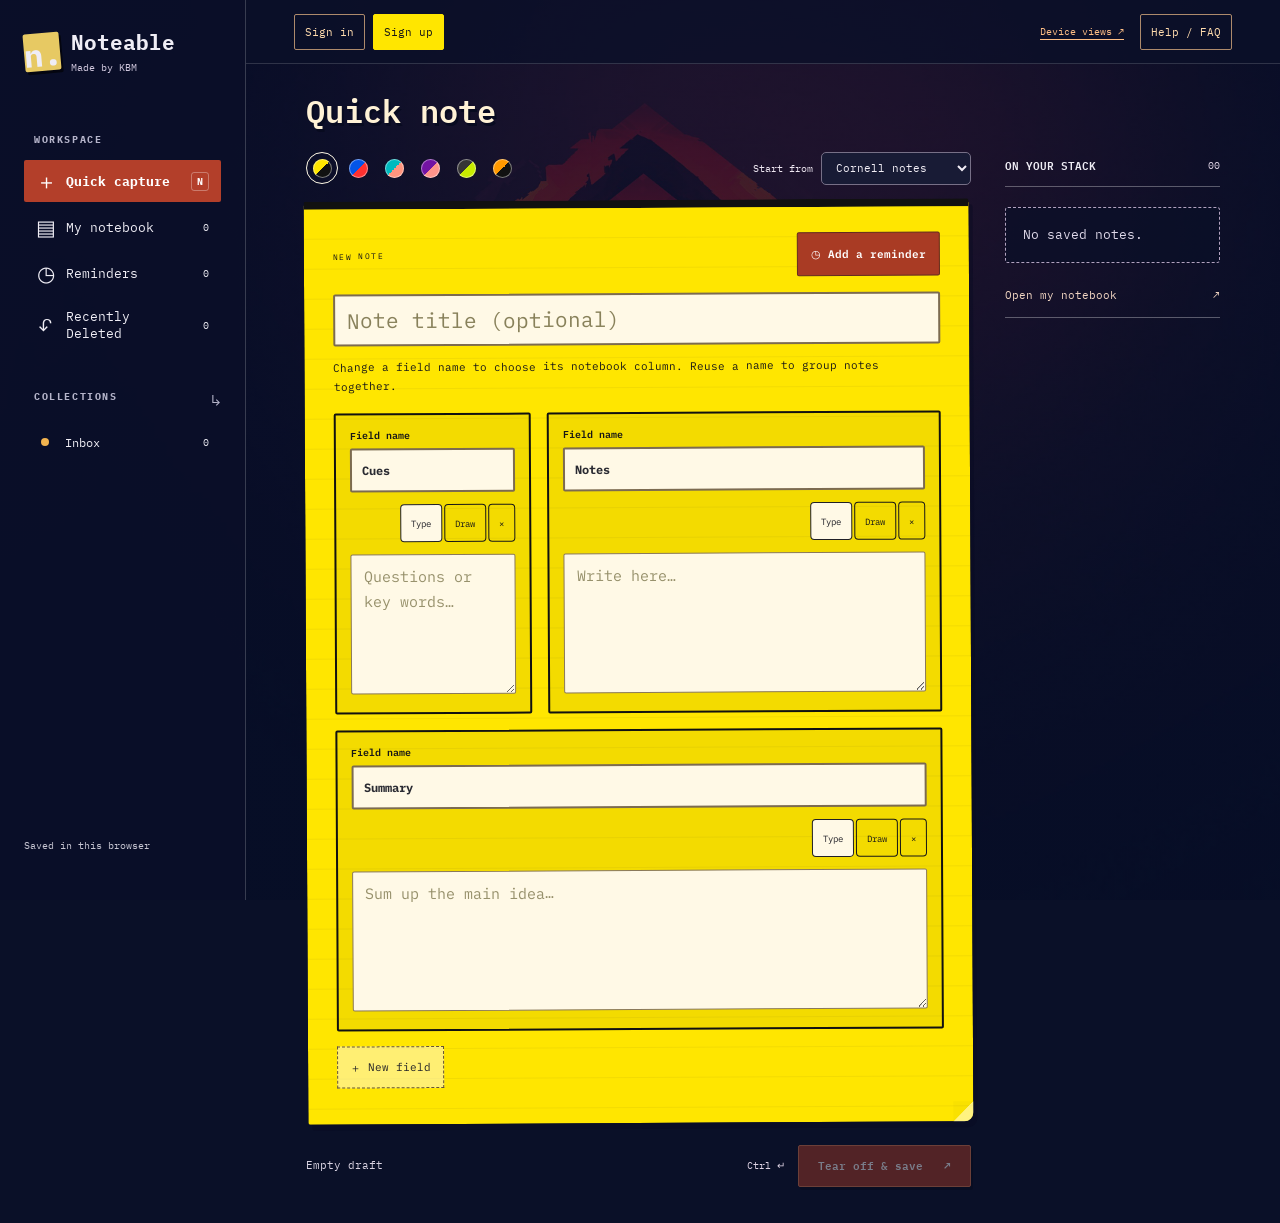
==== commit e73e2926: "Updates to COC, Quality refresh background printing, prep for Materials transfer" ====
--- a/index.html
+++ b/index.html
@@ -59,7 +59,7 @@
     <div class="workspace">
       <!-- Workspace header -->
       <header class="topbar">
-        <div class="header-actions" role="group" aria-label="Account and help">
+        <div class="header-actions" role="group" aria-label="Account">
           <button class="text-button account-button" id="signInButton" type="button">
             Sign in
           </button>
@@ -70,20 +70,18 @@
           >
             Sign up
           </button>
-          <button class="text-button help-button" id="helpButton" type="button">
-            Help / FAQ
-          </button>
-        </div>
-        <span id="breadcrumb">
+        </div>
+        <span id="breadcrumb" class="sr-only">
           Workspace
           <span aria-hidden="true">/</span>
           Quick capture
         </span>
-        <a class="device-view-link" href="preview.html">Device views ↗</a>
-        <span class="prototype-tag">
-          CLASS PROTOTYPE
-          <span class="status-dot"></span>
-        </span>
+        <div class="header-tools" role="group" aria-label="Help and device views">
+          <a class="device-view-link" href="preview.html">Device views ↗</a>
+          <button class="text-button help-button" id="helpButton" type="button">
+            Help / FAQ
+          </button>
+        </div>
       </header>
       <main>
         <!-- Quick capture -->
--- a/usability.css
+++ b/usability.css
@@ -234,16 +234,17 @@
   gap: 12px 20px;
 }
 
-.header-actions {
+.header-actions,
+.header-tools {
   display: flex;
   align-items: center;
   gap: 8px;
   flex-shrink: 0;
 }
 
-#breadcrumb {
+.header-tools {
   margin-left: auto;
-  line-height: 1.6;
+  gap: 16px;
 }
 
 .device-view-link {
@@ -390,17 +391,19 @@
     gap: 8px 12px;
   }
 
-  .header-actions {
-    width: 100%;
-  }
-
-  #breadcrumb {
-    margin-left: 0;
-    font-size: 9px;
+  .header-actions,
+  .header-tools {
+    gap: 6px;
+  }
+
+  .account-button,
+  .help-button {
+    padding: 7px 8px;
+    font-size: 10px;
   }
 
   .device-view-link {
-    margin-left: auto;
+    margin: 0;
   }
 
   .sidebar nav {
@@ -419,10 +422,6 @@
     margin-left: auto;
   }
 
-  .topbar .prototype-tag {
-    display: none;
-  }
-
   .note-title {
     font-size: 18px;
   }
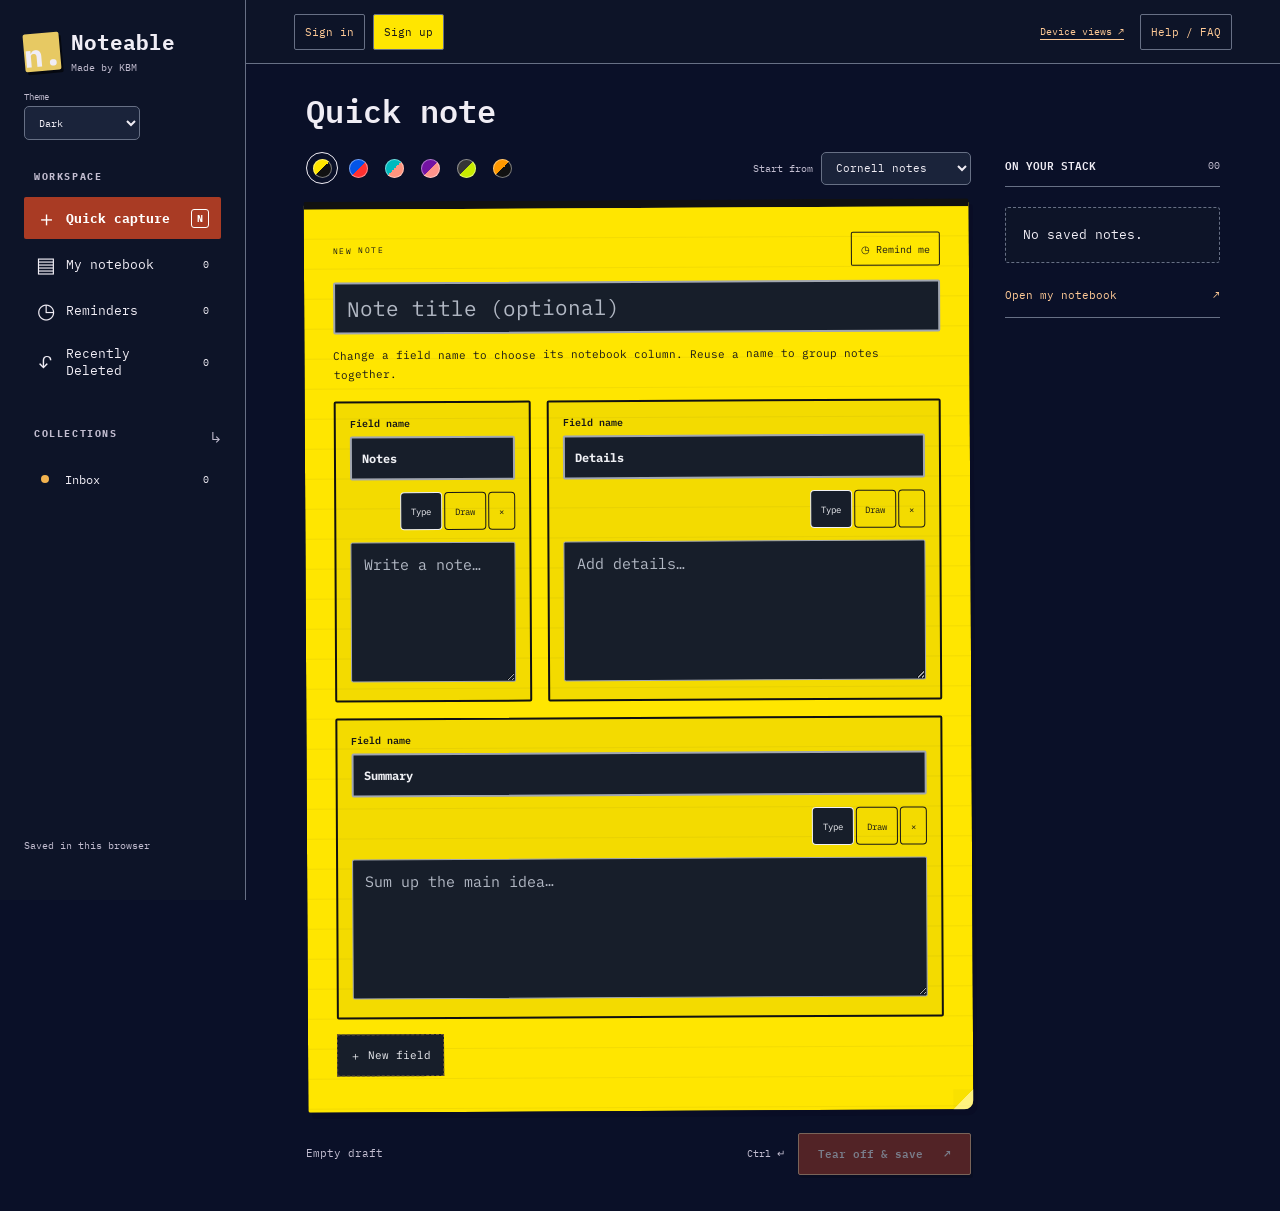
==== commit 720e20bf: "Pulse night club" ====
--- a/index.html
+++ b/index.html
@@ -6,23 +6,35 @@
     <meta name="theme-color" content="#0a1028" />
     <meta name="description" content="Noteable class project. Browser-only notes." />
     <title>Noteable</title>
+    <script src="appearance.js"></script>
     <link rel="stylesheet" href="fonts.css" />
     <link rel="stylesheet" href="styles.css" />
     <link rel="stylesheet" href="reminder-picker.css" />
     <link rel="stylesheet" href="usability.css" />
+    <link rel="stylesheet" href="appearance.css" />
     <script src="reminder-picker.js" defer></script>
     <script src="app.js" defer></script>
   </head>
   <body>
     <!-- Sidebar and navigation -->
     <aside class="sidebar">
-      <a class="brand" href="#capture" aria-label="Noteable home">
-        <span class="brand-mark" aria-hidden="true">n.</span>
-        <span>
-          Noteable
-          <small class="brand-credit">Made by KBM</small>
-        </span>
-      </a>
+      <div class="sidebar-brand-row">
+        <a class="brand" href="#capture" aria-label="Noteable home">
+          <span class="brand-mark" aria-hidden="true">n.</span>
+          <span>
+            Noteable
+            <small class="brand-credit">Made by KBM</small>
+          </span>
+        </a>
+        <label class="appearance-control">
+          Theme
+          <select data-appearance-select aria-label="Color mode">
+            <option value="dark">Dark</option>
+            <option value="light">Light</option>
+            <option value="grayscale">Grayscale</option>
+          </select>
+        </label>
+      </div>
       <nav aria-label="Workspace">
         <p class="nav-label">WORKSPACE</p>
         <button class="nav-item selected" id="captureNav" type="button">
@@ -71,11 +83,7 @@
             Sign up
           </button>
         </div>
-        <span id="breadcrumb" class="sr-only">
-          Workspace
-          <span aria-hidden="true">/</span>
-          Quick capture
-        </span>
+        <span id="breadcrumb" class="sr-only">Workspace / Quick capture</span>
         <div class="header-tools" role="group" aria-label="Help and device views">
           <a class="device-view-link" href="preview.html">Device views ↗</a>
           <button class="text-button help-button" id="helpButton" type="button">
@@ -98,34 +106,31 @@
                 ></div>
                 <label class="template-picker">
                   Start from
-                  <select id="templateSelect" aria-label="Start from a template">
-                    <option value="">Blank note</option>
-                  </select>
+                  <select id="templateSelect" aria-label="Start from a template"></select>
                 </label>
               </div>
               <article class="capture-pad" id="capturePad">
                 <div class="pad-topline">
                   <span class="paper-label">NEW NOTE</span>
-                  <button
-                    class="reminder-toggle"
-                    id="captureOptionsButton"
-                    type="button"
-                    aria-expanded="false"
-                    aria-controls="captureOptions"
-                  >
-                    ◷ Add a reminder
-                  </button>
-                </div>
-                <div class="capture-options" id="captureOptions" hidden>
-                  <div class="reminder-field">
-                    <span>Remind me</span>
-                    <input
-                      type="datetime-local"
-                      id="draftReminder"
-                      aria-label="Capture reminder"
-                    />
+                  <div class="capture-reminder">
+                    <button
+                      class="reminder-toggle"
+                      id="captureOptionsButton"
+                      type="button"
+                      aria-expanded="false"
+                      aria-controls="captureOptions"
+                    >
+                      ◷ Remind me
+                    </button>
+                    <div class="capture-options" id="captureOptions" hidden>
+                      <input
+                        type="datetime-local"
+                        id="draftReminder"
+                        aria-label="Capture reminder"
+                      />
+                      <p>In-app alert only.</p>
+                    </div>
                   </div>
-                  <p>Alerts show while Noteable is open or when you return.</p>
                 </div>
                 <label class="sr-only" for="draftTitle">Note title, optional</label>
                 <input
@@ -196,9 +201,6 @@
               <input id="pinnedFilter" type="checkbox" />
               Pinned only
             </label>
-            <button class="text-button" id="exportButton" type="button">
-              Export notes ↓
-            </button>
           </div>
           <div id="dueBanner" class="due-banner" role="status" hidden></div>
           <div id="reviewBoard" class="review-board"></div>
@@ -323,6 +325,8 @@
           It's a section of your note. Give it a name like Questions or Tasks.
           In My notebook, sections with the same name sit in the same column.
           Pick a suggested name if you want to use one again.
+          Show related sections makes the other cards from that same note pulse together.
+          Click Stop pulse when you're done.
         </p>
       </details>
       <details>
@@ -335,8 +339,9 @@
       <details>
         <summary>How do I use a template?</summary>
         <p>
-          Cornell notes is ready when you open the app: questions on the left, notes
-          on the right, and a summary below. Start from also has To-do list and
+          Cornell notes is ready when you open the app: Notes on the left, Details
+          on the right, and Summary below. You can change any field name.
+          Start from also has To-do list and
           Class notes. Want your own setup? Open a saved note and click Save as template.
           It keeps the layout, field names, and colors, with none of your writing.
         </p>
@@ -351,9 +356,10 @@
       <details>
         <summary>How do reminders work?</summary>
         <p>
-          Click Add a reminder at the top right of your note, then pick a date and time.
+          Click Remind me above the title, then pick a date and time.
           It starts at right now, so set it to when you need a nudge. You'll see the
           reminder here while the app is open or when you come back.
+          It's a message inside the app, with no sound or system notification.
         </p>
       </details>
       <details>
@@ -376,7 +382,15 @@
         <p>
           Yes, in this browser on this device. Drafts save as you type.
           Ctrl + Enter saves a new note. When editing one, click Save changes.
-          Clearing browser data deletes your notes. Export notes doesn't do anything yet.
+          Clearing browser data deletes your notes.
+        </p>
+      </details>
+      <details>
+        <summary>Can I change how the app looks?</summary>
+        <p>
+          Pick Dark, Light, or Grayscale from Theme near the Noteable name.
+          Grayscale makes the app black and white. Your choice stays saved in this
+          browser, and switching back brings your note colors back.
         </p>
       </details>
     </dialog>
--- a/fonts.css
+++ b/fonts.css
@@ -38,5 +38,4 @@
   letter-spacing: 0;
   font-weight: 400;
   margin-top: 4px;
-  color: #d2c9df;
 }
--- a/styles.css
+++ b/styles.css
@@ -8,17 +8,9 @@
     "Liberation Mono",
     "Courier New",
     monospace;
-  --desk: #f5f3ed;
-  --paper: #fffef9;
-  --ink: #2c3932;
-  --muted: #6c726a;
-  --line: #dcded3;
-  --green: #345c43;
-  --note: #f5df87;
+  --note: #ffe600;
   --sidebar: 246px;
-  font-family: var(--typeface);
   color: var(--ink);
-  background: var(--desk);
   font-synthesis: none;
 }
 
@@ -94,7 +86,6 @@
   inset: 0 auto 0 0;
   width: var(--sidebar);
   padding: 36px 24px;
-  background: #eeeee5;
   border-right: 1px solid var(--line);
   display: flex;
   flex-direction: column;
@@ -106,20 +97,15 @@
   gap: 11px;
   align-items: center;
   text-decoration: none;
-  font-size: 20px;
   font-weight: 750;
-  letter-spacing: -.9px;
 }
 
 .brand-mark {
   background: #e7c963;
-  border-radius: 5px 5px 13px 5px;
   width: 36px;
   height: 38px;
   text-align: center;
-  line-height: 32px;
   font: italic 32px var(--typeface);
-  box-shadow: 2px 2px 0 #d6b852;
   flex: none;
 }
 
@@ -131,7 +117,6 @@
   font-size: 10px;
   font-weight: 700;
   letter-spacing: 1.6px;
-  color: #777d70;
   margin: 0 0 14px 10px;
 }
 
@@ -141,7 +126,6 @@
   gap: 11px;
   width: 100%;
   text-align: left;
-  border-radius: 6px;
   padding: 10px 12px;
   font-size: 13px;
   background: transparent;
@@ -156,12 +140,7 @@
   text-align: center;
 }
 
-.nav-item:hover {
-  background: #e3e5d8;
-}
-
 .nav-item.selected {
-  background: #dfe5d3;
   font-weight: 650;
 }
 
@@ -170,7 +149,6 @@
   margin-left: auto;
   font-size: 10px !important;
   width: auto !important;
-  color: var(--muted);
 }
 
 .nav-key {
@@ -183,7 +161,6 @@
   display: flex;
   justify-content: space-between;
   margin-top: 38px;
-  color: var(--muted);
 }
 
 .nav-item.collection {
@@ -194,7 +171,6 @@
   width: 8px !important;
   height: 8px;
   border-radius: 50%;
-  background: #b0b99a;
   flex: none;
   margin: 5px;
 }
@@ -203,15 +179,6 @@
   margin-top: auto;
   padding-top: 45px;
   font-size: 10px;
-  color: var(--muted);
-}
-
-.status-dot {
-  display: inline-block;
-  width: 6px;
-  height: 6px;
-  border-radius: 50%;
-  background: #6f8861;
 }
 
 .sidebar-bottom p {
@@ -225,31 +192,12 @@
 }
 
 .topbar {
-  height: 77px;
   border-bottom: 1px solid var(--line);
   padding: 0 48px;
   display: flex;
   align-items: center;
   justify-content: space-between;
   font-size: 11px;
-  color: var(--muted);
-}
-
-.topbar span span {
-  margin: 0 15px;
-  color: #a1a592;
-}
-
-.prototype-tag {
-  font-size: 9px;
-  letter-spacing: 1.1px;
-  display: flex;
-  gap: 10px;
-  align-items: center;
-}
-
-.prototype-tag .status-dot {
-  margin: 0;
 }
 
 main {
@@ -262,21 +210,10 @@
   display: flex;
   justify-content: space-between;
   align-items: center;
-  margin-bottom: 38px;
 }
 
 h1 {
-  font-family: var(--typeface);
-  font-weight: 400;
-  font-size: clamp(36px,4vw,57px);
-  letter-spacing: -2px;
   line-height: 1.08;
-  margin: 0 0 17px;
-}
-
-h1 em {
-  font-weight: 400;
-  color: #6f7b61;
 }
 
 /* Capture layout, colors, and paper */
@@ -284,7 +221,6 @@
 .capture-layout {
   display: grid;
   grid-template-columns: minmax(0,1fr) 215px;
-  gap: 46px;
   align-items: start;
 }
 
@@ -321,12 +257,6 @@
   width: 19px;
   height: 19px;
   border-radius: 50%;
-  background: var(--swatch);
-  box-shadow: inset 0 0 0 1px #00000012;
-}
-
-.swatch[aria-pressed="true"] {
-  border-color: #657454;
 }
 
 .template-picker {
@@ -334,11 +264,9 @@
   align-items: center;
   gap: 8px;
   font-size: 10px;
-  color: var(--muted);
 }
 
 select {
-  background: var(--paper);
   border: 1px solid var(--line);
   border-radius: 5px;
   padding: 0 28px 0 10px;
@@ -354,9 +282,7 @@
 .capture-pad {
   position: relative;
   background: var(--note);
-  border-radius: 3px 3px 22px 3px;
   padding: 25px 29px 17px;
-  box-shadow: 0 12px 25px -18px #594d36, 0 3px 0 -1px #d5c884;
   min-height: 365px;
   transition: background .2s;
 }
@@ -366,10 +292,7 @@
   position: absolute;
   bottom: 0;
   right: 0;
-  width: 29px;
-  height: 29px;
   background: linear-gradient(135deg,#00000006 50%,#ffffff80 51%);
-  border-radius: 0 0 21px 0;
   pointer-events: none;
 }
 
@@ -377,7 +300,6 @@
   display: flex;
   justify-content: space-between;
   gap: 10px;
-  margin-bottom: 22px;
 }
 
 .paper-label {
@@ -386,55 +308,26 @@
   color: #5f5a38;
 }
 
-.paper-label:last-child {
-  letter-spacing: .1px;
-  font-size: 9px;
-  text-transform: none;
-}
-
 .note-title {
-  border: 0;
-  background: transparent;
   width: 100%;
   font: 27px var(--typeface);
-  letter-spacing: -.6px;
-  padding: 0;
-  min-height: 40px;
   margin: 0 0 12px;
-}
-
-.note-title::placeholder {
-  color: #746d42;
-  opacity: .85;
 }
 
 /* Note fields and drawing tools */
 
 .note-field {
   position: relative;
-  border-top: 1px solid #4c543428;
-  padding-top: 13px;
-  margin-top: 7px;
 }
 
 .field-head {
   display: flex;
-  align-items: center;
-  gap: 8px;
   flex-wrap: wrap;
 }
 
 .field-name {
-  background: transparent;
-  border: 0;
-  min-height: 30px;
   flex: 1;
-  min-width: 80px;
-  width: 100px;
-  font-size: 10px;
   font-weight: 650;
-  letter-spacing: .4px;
-  padding: 0;
 }
 
 .field-tools {
@@ -445,118 +338,70 @@
 .field-tools button {
   background: transparent;
   font-size: 9px;
-  min-height: 30px;
-  padding: 4px 8px;
   border-radius: 4px;
-}
-
-.field-tools button[aria-pressed="true"] {
-  background: #ffffff70;
-}
-
-.field-tools button:hover {
-  background: #ffffff90;
 }
 
 .field-text {
   width: 100%;
-  background: transparent;
-  border: 0;
   resize: vertical;
-  min-height: 132px;
-  padding: 12px 0;
   font: 17px/1.8 var(--typeface);
-}
-
-.field-text::placeholder {
-  color: #746d42;
-  opacity: .75;
 }
 
 .drawing {
   display: block;
   width: 100%;
   height: 180px;
-  border: 1px dashed #5b64474d;
   border-radius: 4px;
   margin: 10px 0;
   touch-action: none;
   cursor: crosshair;
-  background: #ffffff20;
 }
 
 .drawing-help {
   font-size: 10px;
-  color: #5a604b;
   line-height: 1.5;
   margin: 7px 0;
 }
 
 .add-field {
-  padding: 9px 0;
+  font-size: 11px;
+  text-align: left;
+  margin: 4px 0 12px;
+}
+
+/* Capture actions and shared buttons */
+
+.capture-actions {
+  display: flex;
+  justify-content: space-between;
+  margin-top: 22px;
+}
+
+.text-button {
   background: transparent;
   font-size: 11px;
-  border-bottom: 1px dashed #68653a65;
-  min-height: 36px;
-  text-align: left;
-  margin: 4px 0 12px;
-}
-
-.add-field span {
-  font-size: 9px;
-  font-weight: 400;
-  opacity: .65;
-  margin-left: 10px;
-}
-
-/* Capture actions and shared buttons */
-
-.capture-actions {
-  display: flex;
-  justify-content: space-between;
-  gap: 10px;
-  margin-top: 22px;
-  align-items: center;
-}
-
-.text-button {
-  background: transparent;
-  color: var(--muted);
-  font-size: 11px;
   padding: 6px 0;
 }
 
 .text-button:hover {
-  color: var(--green);
   text-decoration: underline;
   text-underline-offset: 4px;
 }
 
 .primary,
 .secondary {
-  border-radius: 5px;
   font-size: 11px;
   min-height: 42px;
   padding: 11px 19px;
   font-weight: 600;
 }
 
-.primary {
-  background: var(--green);
-  color: #fffef9;
-}
-
-.primary:hover {
-  background: #274c35;
-}
-
 .primary span {
   margin-left: 14px;
 }
 
 .secondary {
   border: 1px solid var(--line);
-  background: var(--paper);
 }
 
 .save-action {
@@ -576,35 +421,19 @@
 
 /* Reminder settings */
 
-.capture-options {
-  padding: 15px 0;
-}
-
 .capture-options label {
   display: flex;
   gap: 15px;
   align-items: center;
-}
-
-.capture-options input {
-  padding: 5px;
-  border: 1px solid var(--line);
-  border-radius: 4px;
-  background: var(--paper);
 }
 
 .capture-options p {
   font-size: 11px;
-  color: var(--muted);
   line-height: 1.5;
   margin: 9px 0;
 }
 
 /* Recent notes stack */
-
-.recent-panel {
-  padding-top: 5px;
-}
 
 .section-heading {
   display: flex;
@@ -616,15 +445,12 @@
 }
 
 .section-heading h2 {
-  font-size: 9px;
-  letter-spacing: 1.5px;
   margin: 0;
   font-weight: 600;
 }
 
 .section-heading > span {
   font-size: 10px;
-  color: var(--muted);
 }
 
 .recent-note {
@@ -633,10 +459,8 @@
   width: 100%;
   text-align: left;
   background: var(--note);
-  border-radius: 2px 2px 13px 2px;
   padding: 16px 17px;
   margin-bottom: 13px;
-  box-shadow: 0 6px 14px -12px #443e29;
   transform: rotate(-1deg);
   min-height: 108px;
 }
@@ -650,7 +474,6 @@
   justify-content: space-between;
   font-size: 8px;
   letter-spacing: 1px;
-  color: #58604f;
   text-transform: uppercase;
 }
 
@@ -664,7 +487,6 @@
 .recent-note p {
   font-size: 10px;
   line-height: 1.6;
-  color: #515744;
   white-space: pre-line;
   margin: 0;
   overflow-wrap: anywhere;
@@ -675,10 +497,6 @@
 }
 
 .recent-empty {
-  font: italic 18px/1.6 var(--typeface);
-  color: #8b917e;
-  padding: 20px 8px;
-  border: 1px dashed #c6cbb9;
   border-radius: 3px;
 }
 
@@ -693,22 +511,11 @@
 
 /* Notebook toolbar and columns */
 
-.review-heading {
-  margin-bottom: 30px;
-}
-
-.review-heading h1 {
-  font-size: 48px;
-}
-
 .review-toolbar {
   display: flex;
   gap: 15px;
   align-items: center;
   flex-wrap: wrap;
-  border-top: 1px solid var(--line);
-  border-bottom: 1px solid var(--line);
-  padding: 14px 0;
   margin-bottom: 28px;
 }
 
@@ -741,7 +548,6 @@
 }
 
 .check-filter input {
-  accent-color: var(--green);
   min-height: 18px;
   width: 15px;
   height: 15px;
@@ -775,7 +581,6 @@
 
 .column-heading span {
   font-size: 10px;
-  color: var(--muted);
 }
 
 /* Notebook cards */
@@ -783,7 +588,6 @@
 .board-card {
   background: var(--note);
   padding: 18px;
-  border-radius: 3px 3px 15px 3px;
   margin-bottom: 16px;
   overflow-wrap: anywhere;
 }
@@ -850,7 +654,6 @@
 
 .empty-state {
   text-align: center;
-  padding: 50px 15px;
 }
 
 .empty-state > span {
@@ -859,17 +662,14 @@
 }
 
 .empty-state h2 {
-  font: 28px var(--typeface);
   margin: 15px 0;
 }
 
 .empty-state p {
   font-size: 12px;
-  color: var(--muted);
 }
 
 .due-banner {
-  background: #e5eadb;
   border: 1px solid #ccd6bf;
   border-radius: 5px;
   margin-bottom: 20px;
@@ -881,14 +681,9 @@
 /* Note editor */
 
 dialog {
-  border: 1px solid var(--line);
-  background: var(--paper);
-  border-radius: 12px;
-  color: var(--ink);
   padding: 28px;
   width: min(700px,calc(100% - 30px));
   max-height: 90dvh;
-  box-shadow: 0 25px 100px #263a3430;
 }
 
 dialog::backdrop {
@@ -905,7 +700,6 @@
 }
 
 .dialog-heading h2 {
-  font: 29px var(--typeface);
   margin: 0;
 }
 
@@ -923,7 +717,6 @@
   display: grid;
   gap: 8px;
   font-size: 10px;
-  color: var(--muted);
   margin-bottom: 16px;
   font-weight: 600;
 }
@@ -934,7 +727,6 @@
   border: 1px solid var(--line);
   border-radius: 5px;
   padding: 8px 10px;
-  background: #fff;
   font-size: 13px;
   font-weight: 400;
 }
@@ -956,7 +748,6 @@
 .editor-paper {
   background: var(--note);
   padding: 12px 22px 20px;
-  border-radius: 4px 4px 18px 4px;
 }
 
 .editor-paper .field-text {
@@ -974,12 +765,10 @@
 
 .dialog-actions .danger {
   margin-right: auto;
-  color: #9b4b3b;
 }
 
 .editor-meta {
   font-size: 10px;
-  color: var(--muted);
   margin: 15px 0 0;
 }
 
@@ -990,10 +779,7 @@
   left: calc(50% + var(--sidebar)/2);
   bottom: 26px;
   transform: translate(-50%,20px);
-  background: var(--green);
-  color: white;
   box-shadow: 0 8px 30px #293e3326;
-  border-radius: 6px;
   padding: 14px 22px;
   z-index: 20;
   opacity: 0;
@@ -1020,20 +806,12 @@
 /* Base responsive layouts */
 
 @media (min-width: 1500px) {
-  main {
-    padding-top: 65px;
-  }
 
   .capture-pad {
     min-height: 420px;
   }
 
-  .field-text {
-    min-height: 180px;
-  }
-
   .capture-layout {
-    gap: 65px;
     grid-template-columns: minmax(0,1fr) 250px;
   }
 }
@@ -1056,7 +834,6 @@
   }
 
   .capture-layout {
-    gap: 28px;
     grid-template-columns: minmax(0,1fr) 175px;
   }
 
@@ -1068,16 +845,8 @@
     font-size: 0;
   }
 
-  .add-field span {
-    display: none;
-  }
-
   .capture-actions kbd {
     display: none;
-  }
-
-  .brand {
-    font-size: 18px;
   }
 }
 
@@ -1095,17 +864,9 @@
     gap: 14px;
   }
 
-  .review-heading h1 {
-    font-size: 38px;
-  }
-
   .review-heading .primary {
     white-space: nowrap;
     padding: 10px;
-  }
-
-  .prototype-tag {
-    font-size: 8px;
   }
 
   .capture-pad {
@@ -1134,16 +895,6 @@
     border-bottom: 1px solid var(--line);
   }
 
-  .brand {
-    font-size: 20px;
-  }
-
-  .sidebar nav {
-    margin-top: 17px;
-    display: flex;
-    gap: 4px;
-  }
-
   .sidebar nav > .nav-label,
   .nav-heading,
   #collectionNav,
@@ -1153,7 +904,6 @@
   }
 
   .nav-item {
-    justify-content: center;
     font-size: 11px;
     margin: 0;
     padding: 9px 7px;
@@ -1167,57 +917,25 @@
     width: 15px;
   }
 
-  .nav-count {
-    margin-left: 2px;
-  }
-
   .workspace {
     margin-left: 0;
   }
 
   .topbar {
-    height: 45px;
     padding: 0 20px;
     font-size: 10px;
   }
 
-  .prototype-tag {
-    font-size: 7px;
-    letter-spacing: .6px;
-  }
-
-  .topbar span span {
-    margin: 0 5px;
-  }
-
   main {
     padding: 30px 20px 0;
   }
 
-  h1 {
-    font-size: 42px;
-  }
-
-  .page-heading {
-    margin-bottom: 28px;
-  }
-
   .capture-pad {
     padding: 22px 20px;
   }
 
-  .note-title {
-    font-size: 25px;
-  }
-
   .paper-label {
     font-size: 7px;
-  }
-
-  .swatch {
-    width: 29px;
-    height: 29px;
-    min-height: 29px;
   }
 
   .swatch:before {
@@ -1227,16 +945,6 @@
 
   .template-picker select {
     font-size: 10px;
-    max-width: 145px;
-  }
-
-  .capture-actions {
-    align-items: center;
-    gap: 5px;
-  }
-
-  .capture-actions > .text-button {
-    font-size: 10px;
   }
 
   .primary {
@@ -1253,10 +961,6 @@
 
   .review-heading {
     flex-wrap: wrap;
-  }
-
-  .review-heading h1 {
-    font-size: 39px;
   }
 
   .review-toolbar {
@@ -1272,10 +976,6 @@
     min-width: 120px;
   }
 
-  .review-toolbar > .text-button {
-    margin-left: auto;
-  }
-
   .board-column {
     flex: 0 0 260px;
     max-width: 90vw;
@@ -1302,17 +1002,9 @@
     padding: 22px 18px;
   }
 
-  .dialog-heading h2 {
-    font-size: 25px;
-  }
-
   .toast {
     left: 50%;
   }
-
-  .field-tools button {
-    padding: 4px 6px;
-  }
 }
 
 /* Device-preview links and navigation adjustments */
@@ -1321,11 +1013,8 @@
   display: flex;
   align-items: center;
   min-height: 32px;
-  color: var(--green);
   font-size: 10px;
   text-underline-offset: 4px;
-  margin-left: auto;
-  margin-right: 20px;
 }
 
 .embedded-preview .device-view-link {
@@ -1343,33 +1032,11 @@
   white-space: nowrap;
 }
 
-.topbar {
-  gap: 8px;
-}
-
-.field-tools button {
-  min-height: 36px;
-}
-
 /* Small-screen controls and reduced motion */
 
 @media (max-width: 620px) {
   .device-view-link {
     font-size: 9px;
-    margin: 0;
-  }
-
-  .topbar:has(.device-view-link):not(.embedded-preview .topbar) .prototype-tag {
-    display: none;
-  }
-
-  .embedded-preview .prototype-tag {
-    display: flex;
-  }
-
-  .field-tools button {
-    min-height: 44px;
-    padding: 6px 10px;
   }
 
   .swatch {
@@ -1401,9 +1068,7 @@
   }
 }
 
-/* Wallpaper and simple class-project styling. Keep paper controls readable. */
-
-/* Wallpaper theme: page colors */
+/* Page colors */
 
 :root {
   --desk: #0a1028;
@@ -1418,19 +1083,15 @@
 
 body {
   min-height: 100vh;
-  background: #0a1028 url("Wallpaper.jpg") center center/cover fixed no-repeat;
-}
-
-/* Wallpaper theme: sidebar and navigation */
+}
+
+/* Sidebar and navigation */
 
 .sidebar {
-  background: #0b1029dc;
-  border-color: #ffffff30;
   padding-top: 28px;
 }
 
 .brand {
-  letter-spacing: 0;
   font-size: 21px;
 }
 
@@ -1440,29 +1101,10 @@
   transform: rotate(-5deg);
 }
 
-.nav-label,
-.nav-heading {
-  color: #b5b4ca;
-}
-
 .nav-item {
   border-radius: 2px;
 }
 
-.nav-item:hover {
-  background: #ffffff16;
-}
-
-.nav-item.selected {
-  background: #b33f2a;
-  color: #fff;
-}
-
-.nav-key {
-  border-color: #ffffff50;
-  color: #fff;
-}
-
 .nav-count {
   color: inherit;
 }
@@ -1471,34 +1113,11 @@
   background: #f2b34f;
 }
 
-.sidebar-bottom {
-  color: #c7c6d3;
-}
-
 .sidebar-bottom p {
   margin-left: 0;
 }
 
-/* Wallpaper theme: workspace headings */
-
-.topbar {
-  height: 60px;
-  background: #0a1028cc;
-  color: #e0dce9;
-  border-color: #ffffff26;
-}
-
-.prototype-tag {
-  color: #c7bdd2;
-}
-
-.status-dot {
-  background: #f2b34f;
-}
-
-.device-view-link {
-  color: #ffbf86;
-}
+/* Workspace headings */
 
 main {
   padding-top: 30px;
@@ -1516,36 +1135,22 @@
   font-weight: 600;
   letter-spacing: 0;
   margin: 0;
-  color: #fff2d6;
-  text-shadow: 2px 3px #080b20;
 }
 
 .review-heading {
   margin-bottom: 24px;
 }
 
-/* Wallpaper theme: note paper and templates */
+/* Note paper and templates */
 
 .capture-layout {
   gap: 34px;
-}
-
-.template-picker {
-  color: #eee7f1;
-}
-
-.template-picker select,
-.review-toolbar select {
-  background: #181b35;
-  color: #f2eef6;
-  border-color: #777087;
 }
 
 .capture-pad,
 .editor-paper,
 .board-card,
 .recent-note {
-  color: #292a31;
   border-radius: 2px 2px 9px 2px;
   box-shadow: 4px 6px 0 #080b2070;
 }
@@ -1564,49 +1169,18 @@
 
 .note-title {
   font-family: var(--typeface);
-  font-size: 25px;
-}
-
-/* Wallpaper theme: buttons and reminder controls */
+}
+
+/* Buttons and reminder controls */
 
 .primary,
-.secondary,
-.small-action {
+.secondary {
   border-radius: 2px;
   box-shadow: 2px 3px 0 #0005;
 }
 
 .primary {
-  background: #a93b24;
-  color: white;
   border: 1px solid #e3784c;
-}
-
-.primary:hover {
-  background: #8b2b1a;
-}
-
-.secondary {
-  background: #eee8dc;
-  color: #282a32;
-  border-color: #b9b0a0;
-}
-
-.text-button {
-  color: #f1d5c2;
-}
-
-.text-button:hover {
-  color: #ffd39d;
-}
-
-.capture-pad .text-button,
-.editor-paper .text-button {
-  color: #393944;
-}
-
-.capture-actions kbd {
-  color: #ddd2e3;
 }
 
 .capture-options {
@@ -1616,40 +1190,21 @@
   margin-top: 14px;
 }
 
-.capture-options input {
-  background: #f7f1e3;
-  color: #292a31;
-}
-
 .capture-options p {
   color: #d2c8d9;
 }
 
-/* Wallpaper theme: recent notes */
-
-.section-heading {
-  border-color: #ffffff50;
-}
+/* Recent notes */
 
 .section-heading h2 {
   font-size: 11px;
   letter-spacing: 0;
 }
 
-.section-heading > span {
-  color: #e2d7e8;
-}
-
 .recent-empty {
   font: 13px/1.6 var(--typeface);
-  color: #ded8e9;
   padding: 17px;
   border: 1px dashed #b2a2bf;
-  background: #0a1028a8;
-}
-
-.notebook-link {
-  border-color: #ffffff50;
 }
 
 .recent-panel {
@@ -1660,57 +1215,14 @@
   box-shadow: 3px 4px #080b2070;
 }
 
-/* Wallpaper theme: notebook and empty states */
+/* Notebook and empty states */
 
 .review-toolbar {
-  background: #0a1028d9;
   padding: 10px 12px;
   border: 1px solid #ffffff40;
 }
 
-.search-wrap input {
-  color: #fff;
-}
-
-.search-wrap input::placeholder {
-  color: #c6bfd1;
-}
-
-.column-heading {
-  color: #fff4dc;
-  text-shadow: 1px 2px #090d22;
-  border-color: #eeac61;
-}
-
-.column-heading span {
-  color: #efe3cf;
-}
-
-.board-card .card-open,
-.board-card .card-footer button {
-  color: #292a31;
-}
-
-.board-card .text-button {
-  color: #5d3126;
-}
-
-.board-card .reminder-badge {
-  color: #475b36;
-}
-
-.board-card .reminder-badge.overdue {
-  color: #9a402e;
-}
-
-.due-banner {
-  background: #f3d39c;
-  color: #442a22;
-  border-color: #9f704c;
-}
-
 .empty-state {
-  background: #0a1028c9;
   border: 1px dashed #b3a2b7;
   padding: 32px 15px;
 }
@@ -1719,21 +1231,15 @@
   font: 24px var(--typeface);
 }
 
-.empty-state p {
-  color: #d9d2e2;
-}
-
 .empty-state > span {
   display: none;
 }
 
-/* Wallpaper theme: editor and toast messages */
+/* Editor and toast messages */
 
 dialog {
-  color: #292a31;
   border: 2px solid #676171;
   border-radius: 3px;
-  background: #f7f1e3;
   box-shadow: 6px 8px 0 #070a2077;
 }
 
@@ -1741,40 +1247,16 @@
   font: 25px var(--typeface);
 }
 
-.form-label {
-  color: #50515b;
-}
-
-.form-label input {
-  color: #292a31;
-  border-color: #b6b0aa;
-}
-
 .dialog-heading .icon-button {
-  border-color: #aca5a0;
   border-radius: 2px;
 }
 
-dialog .text-button {
-  color: #584335;
-}
-
-.dialog-actions .danger {
-  color: #9b352a;
-}
-
-.editor-meta {
-  color: #55515a;
-}
-
 .toast {
-  background: #20213a;
   border: 1px solid #e28552;
-  color: #fff;
   border-radius: 2px;
 }
 
-/* Wallpaper theme: responsive layouts */
+/* Responsive layouts */
 
 @media (min-width: 1500px) {
   main {
@@ -1784,12 +1266,7 @@
 
 @media (max-width: 620px) {
   .sidebar {
-    background: #0b1029ed;
     padding-top: 18px;
-  }
-
-  .topbar {
-    height: 45px;
   }
 
   main {
--- a/reminder-picker.css
+++ b/reminder-picker.css
@@ -1,16 +1,4 @@
-/*
- * reminder-picker.css
- * Reminder date and time fields, calendar, and time popup.
- */
-
 /* Reminder field layout */
-
-.reminder-field {
-  display: flex;
-  align-items: center;
-  gap: 15px;
-  font-size: 12px;
-}
 
 .reminder-picker {
   display: flex;
@@ -23,14 +11,12 @@
 /* Date, time, and clear buttons */
 
 .reminder-picker > button {
-  min-height: 42px;
-  padding: 8px 10px;
-  background: #191d35;
-  color: #f5eff8;
+  min-height: 34px;
+  padding: 5px 7px;
   border: 1px solid #8a7b94;
   border-radius: 2px;
   font-family: var(--typeface);
-  font-size: 11px;
+  font-size: 10px;
 }
 
 .reminder-picker > button:hover {
@@ -38,8 +24,8 @@
 }
 
 .reminder-picker .clear-reminder {
-  font-size: 18px;
-  padding: 5px 10px;
+  font-size: 16px;
+  padding: 4px 7px;
 }
 
 /* Shared popup surface and buttons */
@@ -48,18 +34,16 @@
   position: fixed;
   inset: auto;
   margin: 0;
-  width: 298px;
+  width: 252px;
   max-width: calc(100vw - 16px);
   max-height: calc(100dvh - 16px);
   overflow: auto;
-  padding: 12px;
-  background: #30333a;
-  color: #f5f0e7;
+  padding: 8px;
   border: 1px solid #8e828d;
   border-radius: 3px;
   box-shadow: 3px 5px 15px #0007;
   font-family: var(--typeface);
-  font-size: 12px;
+  font-size: 11px;
 }
 
 .reminder-popup::backdrop {
@@ -72,13 +56,9 @@
   color: inherit;
   border: 0;
   border-radius: 2px;
-  min-height: 35px;
+  min-height: 28px;
   cursor: pointer;
-  font-size: 12px;
-}
-
-.reminder-popup button:hover {
-  background: #ffffff20;
+  font-size: 11px;
 }
 
 /* Calendar heading and month controls */
@@ -88,51 +68,41 @@
   align-items: center;
   justify-content: space-between;
   gap: 6px;
-  margin-bottom: 10px;
+  margin-bottom: 6px;
 }
 
 .picker-heading strong {
-  font-size: 12px;
+  font-size: 11px;
 }
 
 .picker-heading button {
-  font-size: 23px;
-  width: 34px;
+  font-size: 21px;
+  width: 28px;
 }
 
 /* Calendar weekdays, dates, and selected states */
 
 .calendar-days {
   display: grid;
-  grid-template-columns: repeat(7,minmax(0,1fr));
+  grid-template-columns: repeat(7, minmax(0, 1fr));
   gap: 2px;
 }
 
 .calendar-days .weekday {
   text-align: center;
-  padding: 5px 0 8px;
-  font-size: 10px;
-  color: #d4cfda;
+  padding: 3px 0 5px;
+  font-size: 9px;
 }
 
 .calendar-days button {
   padding: 0;
-  font-size: 11px;
-  min-height: 33px;
-}
-
-.calendar-days .other-month {
-  color: #b2a9b4;
-}
-
-.calendar-days button[aria-current=date] {
+  font-size: 10px;
+  min-height: 28px;
+}
+
+.calendar-days button[aria-current='date'] {
   outline: 1px solid #ffca83;
   outline-offset: -3px;
-}
-
-.calendar-days button.selected {
-  background: #a93b24;
-  color: #fff;
 }
 
 /* Popup footer actions */
@@ -142,56 +112,50 @@
   justify-content: space-between;
   gap: 12px;
   border-top: 1px solid #ffffff30;
-  margin-top: 10px;
-  padding-top: 7px;
+  margin-top: 6px;
+  padding-top: 4px;
 }
 
 .picker-footer button {
-  padding: 5px 10px;
-  color: #ffd09b;
+  padding: 4px 7px;
 }
 
 /* Time picker fields */
 
 .time-heading {
   display: block;
-  font-size: 12px;
-  margin: 5px 0 16px;
+  font-size: 11px;
+  margin: 3px 0 10px;
+}
+
+.time-popup {
+  width: 232px;
 }
 
 .time-selects {
   display: grid;
   grid-template-columns: 1fr 1fr 1fr;
-  gap: 10px;
+  gap: 6px;
 }
 
 .time-selects label {
   display: grid;
-  gap: 8px;
-  font-size: 10px;
-  color: #e2d9e9;
+  gap: 6px;
+  font-size: 9px;
 }
 
 .time-selects select {
-  background: #191d35;
-  color: #fff;
   border: 1px solid #92839c;
   border-radius: 2px;
   font-family: var(--typeface);
-  font-size: 14px;
+  font-size: 12px;
   width: 100%;
-  min-height: 42px;
-  padding: 6px;
+  min-height: 34px;
+  padding: 5px;
   max-width: none;
 }
 
 /* Reminder controls inside the note editor */
-
-dialog .reminder-picker > button {
-  background: #fffaf0;
-  color: #292a31;
-  border-color: #b6b0aa;
-}
 
 .form-label .reminder-picker {
   gap: 5px;
@@ -217,14 +181,9 @@
 /* Small-screen layout */
 
 @media (max-width: 620px) {
-  .reminder-field {
-    align-items: flex-start;
-    flex-direction: column;
-    gap: 10px;
-  }
 
   .calendar-days button {
-    min-height: 36px;
+    min-height: 32px;
   }
 }
 
@@ -234,7 +193,7 @@
   display: flex;
   align-items: center;
   justify-content: space-between;
-  gap: 14px;
+  gap: 8px;
   text-align: left;
   cursor: pointer;
 }
@@ -244,6 +203,6 @@
 }
 
 .picker-icon {
-  font-size: 15px;
+  font-size: 12px;
   pointer-events: none;
 }
--- a/usability.css
+++ b/usability.css
@@ -1,6 +1,8 @@
-/* Editable areas and a quieter background */
-body {
-  background-image: linear-gradient(#080d25b8, #080d25b8), url('Wallpaper.jpg');
+/* Text fields keep one border when focused. */
+input:not([type='checkbox']):not([type='radio']):focus,
+textarea:focus {
+  outline: none;
+  border-color: #202027;
 }
 
 /* Bold color pairs follow each note through the app */
@@ -42,17 +44,11 @@
   box-shadow: inset 0 0 0 1px #ffffff70;
 }
 
-.swatch[aria-pressed='true'] {
-  border-color: #fff9e6;
-}
-
 .note-title {
   min-height: 52px;
   padding: 10px 12px;
   border: 2px solid #7c6b50;
   border-radius: 2px;
-  background: #fff9e6;
-  color: #202027;
   font-size: 21px;
 }
 
@@ -99,8 +95,6 @@
   padding: 8px 10px;
   border: 2px solid #7c6b50;
   border-radius: 2px;
-  background: #fff9e6;
-  color: #292a31;
   font-size: 12px;
   letter-spacing: 0;
 }
@@ -114,12 +108,6 @@
   min-height: 38px;
   padding: 6px 10px;
   border: 1px solid currentColor;
-}
-
-.field-tools button[aria-pressed='true'],
-.field-tools button:hover {
-  background: #fff9e6;
-  color: #202027;
 }
 
 .field-text {
@@ -128,8 +116,6 @@
   padding: 10px 12px;
   border: 1px solid #8a795a;
   border-radius: 2px;
-  background: #fff9e6;
-  color: #202027;
   font-size: 15px;
   line-height: 1.65;
 }
@@ -144,11 +130,9 @@
   margin-top: 15px;
   padding: 8px 12px;
   border: 1px dashed #655236;
-  background: #fff9e680;
-  color: #202027;
-}
-
-/* Cornell keeps its familiar cues, notes, and summary layout */
+}
+
+/* Cornell places Notes and Details above the full-width Summary. */
 .note-fields[data-layout='cornell'] {
   grid-template-columns: minmax(130px, 0.8fr) minmax(0, 1.6fr);
 }
@@ -170,47 +154,63 @@
   grid-column: 1 / -1;
 }
 
-/* Reminder action stays at the top of the capture pad */
+/* Compact reminder controls sit above the title */
 .pad-topline {
-  align-items: center;
-  margin-bottom: 16px;
+  align-items: flex-start;
+  margin-bottom: 14px;
+}
+
+.pad-topline > .paper-label {
+  padding-top: 11px;
+  white-space: nowrap;
+}
+
+.capture-reminder {
+  display: flex;
+  flex: 1;
+  min-width: 0;
+  align-items: center;
+  justify-content: flex-end;
+  flex-wrap: wrap;
+  gap: 8px;
+  margin: 0;
 }
 
 .reminder-toggle {
-  min-height: 44px;
-  padding: 9px 13px;
-  border: 1px solid #632b20;
-  border-radius: 2px;
-  background: #a93b24;
-  color: #fff;
-  font-size: 11px;
-  font-weight: 600;
-}
-
-.reminder-toggle:hover {
-  background: #8b2b1a;
+  min-height: 34px;
+  padding: 6px 9px;
+  border: 1px solid currentColor;
+  border-radius: 2px;
+  background: transparent;
+  color: var(--note-ink, #292a31);
+  font-size: 10px;
 }
 
 .reminder-toggle.has-reminder {
-  box-shadow: inset 0 0 0 1px #ffd391;
+  box-shadow: none;
 }
 
 .capture-pad .capture-options {
-  margin: 0 0 16px;
-  padding: 12px;
-  border: 1px solid #79684b;
-  background: #fff9e6;
-  color: #292a31;
+  display: flex;
+  align-items: center;
+  flex-wrap: wrap;
+  justify-content: flex-end;
+  gap: 6px 10px;
+  max-width: 100%;
+  margin: 0;
+  padding: 0;
+  border: 0;
+  background: transparent;
+  color: var(--note-ink, #292a31);
 }
 
 .capture-pad .capture-options p {
-  margin-bottom: 0;
-  color: #55515a;
-  font-size: 10px;
+  margin: 0;
+  color: inherit;
+  font-size: 9px;
 }
 
 .draft-status {
-  color: #d9d3e2;
   font-size: 11px;
   line-height: 1.6;
 }
@@ -222,6 +222,35 @@
 
 .save-action {
   flex-shrink: 0;
+}
+
+/* Show which cards belong to the same saved note */
+.card-footer {
+  display: flex;
+  align-items: center;
+  justify-content: space-between;
+  flex-wrap: wrap;
+  gap: 8px 12px;
+  margin-top: 12px;
+}
+
+.card-actions {
+  display: flex;
+  gap: 12px;
+  margin-left: auto;
+}
+
+.board-card .related-button {
+  padding: 4px 7px;
+  border: 1px solid currentColor;
+  border-radius: 2px;
+  line-height: 1.5;
+  text-align: left;
+}
+
+.board-card .related-button[aria-pressed='true'] {
+  background: var(--note-ink, #292a31);
+  color: var(--note, #fff9e6);
 }
 
 /* Short help for new users */
@@ -257,19 +286,16 @@
   padding: 7px 10px;
   border: 1px solid #ad8a6c;
   border-radius: 2px;
-  color: #ffdbad;
   white-space: nowrap;
 }
 
 .signup-button {
   background: #ffe600;
   border-color: #ffe600;
-  color: #171717;
 }
 
 .signup-button:hover {
   background: #ffef65;
-  color: #171717;
 }
 
 #accountDialog {
@@ -317,7 +343,6 @@
 
 #helpDialog p {
   margin: 4px 0 12px;
-  color: #55515a;
   font-size: 12px;
   line-height: 1.8;
 }
@@ -339,7 +364,6 @@
   border: 1px solid #ffbe7c;
   border-radius: 2px;
   background: transparent;
-  color: #fff;
   font-size: 12px;
 }
 
@@ -453,8 +477,13 @@
   }
 
   .reminder-toggle {
-    padding: 8px 10px;
+    padding: 6px 9px;
     font-size: 10px;
+  }
+
+  .capture-pad .capture-options p {
+    flex-basis: 100%;
+    text-align: right;
   }
 
   .review-board.trash-board {
--- a/appearance.css
+++ b/appearance.css
@@ -0,0 +1,410 @@
+/* Display colors. Note palettes stay saved separately. */
+:root {
+  color-scheme: dark;
+  --ui-bg: #0a1028;
+  --ui-surface: #0d1428;
+  --ui-control: #1a233a;
+  --ui-ink: #f0edf5;
+  --ui-muted: #c2bdd0;
+  --ui-line: #677085;
+  --ui-accent: #ffca96;
+  --ui-button: #a93b24;
+  --ui-button-ink: #fff;
+  --ui-hover: #ffffff18;
+  --field-bg: #171e2a;
+  --field-ink: #f0f1f5;
+  --field-border: #a1a6b0;
+  --field-placeholder: #b2b8c4;
+  --pulse-color: #7eefff;
+  --pulse-glow: #46d7ef66;
+}
+
+:root[data-appearance='light'] {
+  color-scheme: light;
+  --ui-bg: #efeee7;
+  --ui-surface: #fffdf7;
+  --ui-control: #fff;
+  --ui-ink: #20232b;
+  --ui-muted: #555968;
+  --ui-line: #9298a0;
+  --ui-accent: #8d2d1d;
+  --ui-button: #a33420;
+  --ui-hover: #10101010;
+  --field-bg: #fffdf5;
+  --field-ink: #202027;
+  --field-border: #746d62;
+  --field-placeholder: #6f6a61;
+  --pulse-color: #00657d;
+  --pulse-glow: #007a9955;
+}
+
+:root[data-appearance='grayscale'] {
+  color-scheme: light;
+  --ui-bg: #e7e7e7;
+  --ui-surface: #f7f7f7;
+  --ui-control: #fff;
+  --ui-ink: #191919;
+  --ui-muted: #525252;
+  --ui-line: #777;
+  --ui-accent: #292929;
+  --ui-button: #333;
+  --ui-hover: #00000010;
+  --field-bg: #fff;
+  --field-ink: #171717;
+  --field-border: #777;
+  --field-placeholder: #666;
+  --pulse-color: #161616;
+  --pulse-glow: #00000055;
+}
+
+:root[data-appearance] {
+  --desk: var(--ui-bg);
+  --paper: var(--ui-surface);
+  --ink: var(--ui-ink);
+  --muted: var(--ui-muted);
+  --line: var(--ui-line);
+  --green: var(--ui-button);
+  background: var(--ui-bg);
+  color: var(--ui-ink);
+}
+
+body {
+  background: var(--ui-bg);
+}
+
+/* Theme chooser stays beside the brand on phones. */
+.sidebar-brand-row {
+  display: flex;
+  flex-direction: column;
+  align-items: flex-start;
+  gap: 16px;
+}
+
+.sidebar nav {
+  margin-top: 30px;
+}
+
+.appearance-control {
+  display: grid;
+  gap: 4px;
+  color: var(--ui-muted);
+  font-size: 9px;
+}
+
+.appearance-control select {
+  width: 116px;
+  min-height: 34px;
+  font-size: 10px;
+}
+
+/* Navigation, headers, and controls */
+.sidebar,
+.topbar,
+.review-toolbar,
+.preview-header,
+.preview-controls,
+.preview-stage {
+  background: var(--ui-surface);
+  color: var(--ui-ink);
+  border-color: var(--ui-line);
+}
+
+.brand,
+h1,
+.review-heading h1,
+.column-heading {
+  color: var(--ui-ink);
+  text-shadow: none;
+}
+
+.nav-label,
+.nav-heading,
+.sidebar-bottom,
+.brand-credit,
+.brand .brand-credit,
+.preview-brand small,
+.preview-brand .brand-credit,
+.template-picker,
+.section-heading > span,
+.column-heading span {
+  color: var(--ui-muted);
+}
+
+.nav-item:hover {
+  background: var(--ui-hover);
+}
+
+.nav-item.selected {
+  background: var(--ui-button);
+  color: var(--ui-button-ink);
+}
+
+.nav-key {
+  color: inherit;
+  border-color: currentColor;
+}
+
+.section-heading,
+.column-heading,
+.notebook-link {
+  border-color: var(--ui-line);
+}
+
+.device-view-link,
+.unframed-link,
+.text-button,
+.text-button:hover,
+.account-button,
+.help-button {
+  color: var(--ui-accent);
+}
+
+.account-button,
+.help-button {
+  border-color: var(--ui-line);
+}
+
+.signup-button,
+.signup-button:hover {
+  color: #171717;
+}
+
+select,
+.template-picker select,
+.review-toolbar select,
+.preview-controls select,
+.time-selects select,
+.reminder-picker > button,
+dialog .reminder-picker > button {
+  background: var(--ui-control);
+  color: var(--ui-ink);
+  border-color: var(--ui-line);
+}
+
+.search-wrap input {
+  color: var(--ui-ink);
+}
+
+.search-wrap input::placeholder {
+  color: var(--ui-muted);
+}
+
+.primary,
+.primary:hover {
+  background: var(--ui-button);
+  color: var(--ui-button-ink);
+  border-color: var(--ui-accent);
+}
+
+.secondary {
+  background: var(--ui-control);
+  color: var(--ui-ink);
+  border-color: var(--ui-line);
+}
+
+button:focus-visible,
+a:focus-visible,
+select:focus-visible,
+canvas:focus-visible {
+  outline-color: var(--ui-accent);
+}
+
+/* Writing surfaces follow the selected mode. */
+.note-title,
+.field-name,
+.field-text,
+.form-label input {
+  background: var(--field-bg);
+  color: var(--field-ink);
+  border-color: var(--field-border);
+}
+
+.note-title::placeholder,
+.field-text::placeholder {
+  color: var(--field-placeholder);
+  opacity: 1;
+}
+
+.field-tools button[aria-pressed='true'],
+.field-tools button:hover,
+.reminder-toggle.has-reminder,
+.reminder-toggle:hover,
+.add-field {
+  background: var(--field-bg);
+  color: var(--field-ink);
+}
+
+.swatch[aria-pressed='true'] {
+  border-color: var(--ui-ink);
+}
+
+.capture-actions kbd,
+.draft-status {
+  color: var(--ui-muted);
+}
+
+/* Dialogs, reminders, and status messages */
+dialog,
+.reminder-popup,
+.recent-empty,
+.empty-state {
+  background: var(--ui-surface);
+  color: var(--ui-ink);
+  border-color: var(--ui-line);
+}
+
+.form-label,
+.editor-meta,
+#helpDialog p,
+.empty-state p,
+.calendar-days .weekday,
+.calendar-days .other-month,
+.time-selects label {
+  color: var(--ui-muted);
+}
+
+dialog .text-button,
+.dialog-actions .danger,
+.picker-footer button {
+  color: var(--ui-accent);
+}
+
+.dialog-heading .icon-button {
+  border-color: var(--ui-line);
+}
+
+.calendar-days button.selected {
+  background: var(--ui-button);
+  color: var(--ui-button-ink);
+}
+
+.calendar-days button[aria-current='date'],
+.reminder-popup button:focus-visible,
+.time-selects select:focus-visible {
+  outline-color: var(--ui-accent);
+}
+
+.reminder-popup button:hover {
+  background: var(--ui-hover);
+}
+
+.picker-footer {
+  border-color: var(--ui-line);
+}
+
+.due-banner,
+.toast {
+  background: var(--ui-button);
+  color: var(--ui-button-ink);
+  border-color: var(--ui-line);
+}
+
+.toast-action {
+  color: var(--ui-button-ink);
+  border-color: currentColor;
+}
+
+.check-filter input {
+  accent-color: var(--ui-button);
+}
+
+/* Related sections share a slow colored pulse. */
+.board-card.related-card {
+  box-shadow: 0 0 0 2px var(--pulse-color);
+  animation: related-pulse 2s ease-in-out infinite;
+}
+
+@keyframes related-pulse {
+  0%, 100% {
+    box-shadow: 0 0 0 1px var(--pulse-color), 0 0 0 0 transparent;
+  }
+  50% {
+    box-shadow: 0 0 0 3px var(--pulse-color), 0 0 14px 3px var(--pulse-glow);
+  }
+}
+
+/* The outer device preview follows the app's mode. */
+.device-tabs {
+  background: var(--ui-control);
+}
+
+.device-tabs button {
+  color: var(--ui-ink);
+}
+
+.device-tabs button[aria-pressed='true'] {
+  background: var(--ui-button);
+  color: var(--ui-button-ink);
+}
+
+.screen-label,
+#screenReadout,
+.zoom-control {
+  color: var(--ui-ink);
+}
+
+.preview-controls label {
+  color: var(--ui-muted);
+}
+
+/* Grayscale changes the display without rewriting any note colors. */
+/* Filter individual surfaces so fixed controls keep their viewport position. */
+html[data-appearance='grayscale'] :is(
+  .sidebar, .topbar, main, .preview-header, dialog, .toast, .reminder-popup
+) {
+  filter: grayscale(1);
+}
+
+html[data-appearance='grayscale'] :is(.capture-pad, .editor-paper, .board-card, .recent-note) {
+  --note: #f5f5f5 !important;
+  --note-accent: #292929 !important;
+  --note-ink: #171717 !important;
+  box-shadow: 4px 6px 0 #00000055;
+}
+
+html[data-appearance='grayscale'] .capture-pad {
+  background-image: repeating-linear-gradient(
+    transparent 0, transparent 29px, #00000010 29px, #00000010 30px
+  );
+}
+
+html[data-appearance='grayscale'] input:focus,
+html[data-appearance='grayscale'] textarea:focus {
+  border-color: #171717;
+}
+
+html[data-appearance='grayscale'] :is(dialog, .toast, .reminder-popup) {
+  box-shadow: 3px 5px 15px #00000066;
+}
+
+html[data-appearance='grayscale'] :is(.brand-mark, .signup-button, .collection-dot) {
+  background: #d0d0d0;
+  color: #171717;
+}
+
+html[data-appearance='grayscale'] :is(.drawing, .card-open img, .device-frame),
+html[data-appearance='grayscale'] .swatch::before {
+  filter: grayscale(1);
+}
+
+html[data-appearance='grayscale'] .drawing,
+html[data-appearance='grayscale'] .card-open img {
+  background: #fff;
+}
+
+@media (max-width: 620px) {
+  .sidebar-brand-row {
+    flex-direction: row;
+    align-items: center;
+    justify-content: space-between;
+    gap: 10px;
+  }
+
+  .sidebar nav {
+    margin-top: 17px;
+  }
+
+  .appearance-control select {
+    width: 104px;
+  }
+}
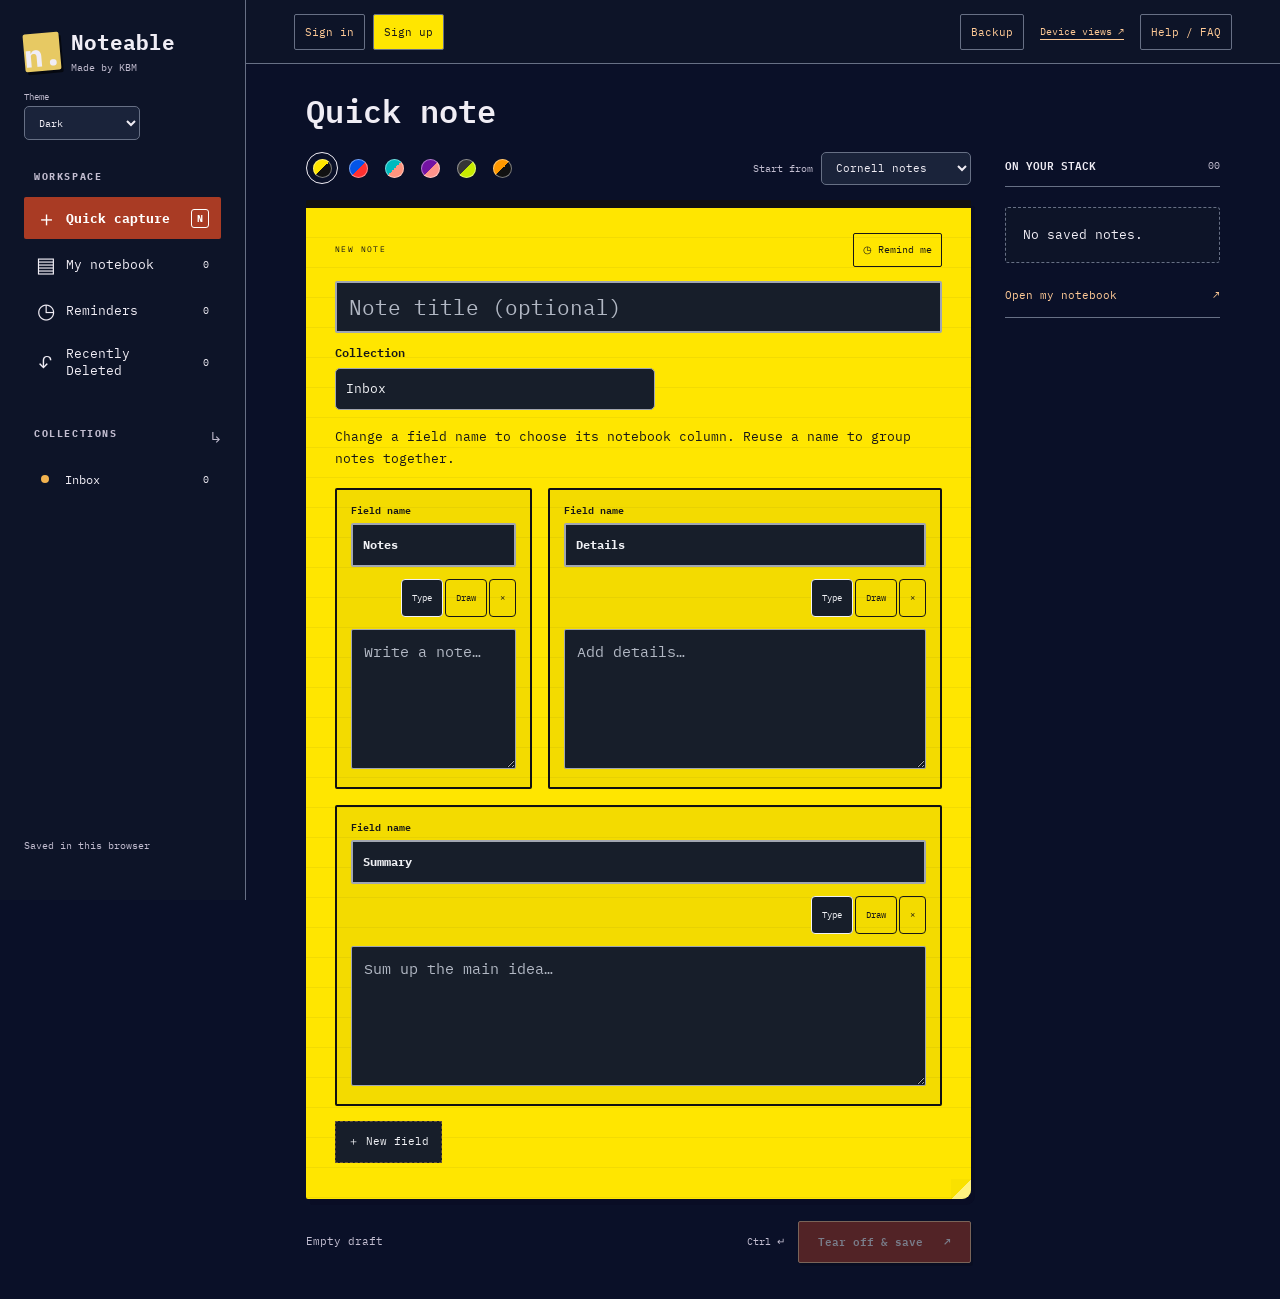
==== commit caec1bcf: "Added G(r)ayscale options, edited notebook with addition of deletion of notes," ====
--- a/index.html
+++ b/index.html
@@ -84,7 +84,10 @@
           </button>
         </div>
         <span id="breadcrumb" class="sr-only">Workspace / Quick capture</span>
-        <div class="header-tools" role="group" aria-label="Help and device views">
+        <div class="header-tools" role="group" aria-label="Backup, help and device views">
+          <button class="text-button help-button" id="backupButton" type="button">
+            Backup
+          </button>
           <a class="device-view-link" href="preview.html">Device views ↗</a>
           <button class="text-button help-button" id="helpButton" type="button">
             Help / FAQ
@@ -140,6 +143,16 @@
                   maxlength="160"
                   autocomplete="off"
                 />
+                <label class="form-label capture-collection">
+                  Collection
+                  <input
+                    id="draftCollection"
+                    list="collectionOptions"
+                    maxlength="40"
+                    placeholder="Inbox"
+                    autocomplete="off"
+                  />
+                </label>
                 <p class="field-guide" id="fieldGuide">
                   Change a field name to choose its notebook column. Reuse a name to group
                   notes together.
@@ -197,6 +210,14 @@
             <select id="collectionFilter">
               <option value="">All collections</option>
             </select>
+            <label class="sort-control" id="sortControl">
+              Sort
+              <select id="sortSelect">
+                <option value="updated">Recently edited</option>
+                <option value="newest">Newest first</option>
+                <option value="title">Alphabetical</option>
+              </select>
+            </label>
             <label class="check-filter">
               <input id="pinnedFilter" type="checkbox" />
               Pinned only
@@ -249,7 +270,6 @@
             <input type="datetime-local" id="editReminder" aria-label="Note reminder" />
           </div>
         </div>
-        <datalist id="collectionOptions"></datalist>
         <div class="editor-controls">
           <div
             class="swatches"
@@ -278,6 +298,7 @@
         </div>
       </form>
     </dialog>
+    <datalist id="collectionOptions"></datalist>
     <datalist id="fieldNameOptions"></datalist>
     <dialog
       id="accountDialog"
@@ -325,15 +346,17 @@
           It's a section of your note. Give it a name like Questions or Tasks.
           In My notebook, sections with the same name sit in the same column.
           Pick a suggested name if you want to use one again.
-          Show related sections makes the other cards from that same note pulse together.
+          Show related makes every section saved in the same note pulse together.
+          Separate saves stay separate, even if their titles match.
           Click Stop pulse when you're done.
         </p>
       </details>
       <details>
         <summary>What about collections?</summary>
         <p>
-          Think of them as folders. New notes land in Inbox. Open a note and change
-          its collection to keep your classes or projects together.
+          Think of them as folders. Choose a collection while capturing a note,
+          or type a new name. Leave it blank to use Inbox. You can also change it
+          when editing a saved note.
         </p>
       </details>
       <details>
@@ -382,7 +405,18 @@
         <p>
           Yes, in this browser on this device. Drafts save as you type.
           Ctrl + Enter saves a new note. When editing one, click Save changes.
-          Clearing browser data deletes your notes.
+          You'll get a warning before discarding unfinished edits.
+          Clearing browser data deletes your notes. Use Backup to download a copy first.
+        </p>
+      </details>
+      <details>
+        <summary>How do backups work?</summary>
+        <p>
+          Open Backup and click Download backup. The file includes notes, drawings,
+          templates, Recently Deleted, and your unfinished draft.
+          To bring it back, choose that file and click Restore backup.
+          Existing work stays. Different versions return as separate notes;
+          identical items are skipped. A backed-up draft returns as a saved note.
         </p>
       </details>
       <details>
@@ -393,6 +427,30 @@
           browser, and switching back brings your note colors back.
         </p>
       </details>
+    </dialog>
+    <dialog id="backupDialog" aria-labelledby="backupHeading" aria-describedby="backupDescription">
+      <div class="dialog-heading">
+        <h2 id="backupHeading">Backup / restore</h2>
+        <button class="icon-button" id="closeBackup" type="button" aria-label="Close backup">
+          ×
+        </button>
+      </div>
+      <p id="backupDescription">
+        Keep a copy of your notes, drawings, templates, Recently Deleted, and unfinished draft.
+      </p>
+      <button class="primary" id="downloadBackup" type="button">Download backup</button>
+      <div class="restore-section">
+        <label class="form-label">
+          Choose a Noteable backup
+          <input id="backupFile" type="file" accept=".json,application/json" />
+        </label>
+        <p>
+          Restore adds missing items. Different versions return as separate notes.
+          Your current work stays; a backed-up draft returns as a saved note.
+        </p>
+        <button class="secondary" id="restoreBackup" type="button" disabled>Restore backup</button>
+      </div>
+      <p id="backupStatus" role="status" aria-live="polite"></p>
     </dialog>
     <!-- Status messages -->
     <div class="toast" id="toast" role="status" aria-live="polite"></div>
--- a/styles.css
+++ b/styles.css
@@ -1156,7 +1156,6 @@
 }
 
 .capture-pad {
-  transform: rotate(-.3deg);
   background-image: repeating-linear-gradient(transparent 0,transparent 29px,#3a322010 29px,#3a322010 30px);
   padding-bottom: 24px;
 }
--- a/usability.css
+++ b/usability.css
@@ -16,6 +16,7 @@
 
 .capture-pad .paper-label,
 .capture-pad .field-guide,
+.capture-pad .capture-collection,
 .field-name-label,
 .drawing-help,
 .capture-pad .text-button,
@@ -55,7 +56,7 @@
 .field-guide {
   margin: 0 0 18px;
   color: #514631;
-  font-size: 11px;
+  font-size: 13px;
   line-height: 1.7;
 }
 
@@ -224,7 +225,56 @@
   flex-shrink: 0;
 }
 
+.capture-collection {
+  max-width: 320px;
+  color: var(--note-ink, #292a31);
+  font-size: 12px;
+}
+
+.sort-control {
+  display: flex;
+  align-items: center;
+  gap: 8px;
+  font-size: 11px;
+}
+
+/* Backups stay available in every view. */
+#backupDialog {
+  max-width: 600px;
+}
+
+#backupDialog p {
+  font-size: 12px;
+  line-height: 1.8;
+}
+
+.restore-section {
+  margin-top: 24px;
+  padding-top: 20px;
+  border-top: 1px solid var(--ui-line);
+}
+
+#backupFile {
+  width: 100%;
+  max-width: 100%;
+  padding: 8px;
+}
+
+#backupStatus {
+  margin-bottom: 0;
+  overflow-wrap: anywhere;
+}
+
 /* Show which cards belong to the same saved note */
+.card-meta {
+  align-items: center;
+}
+
+.card-category {
+  min-width: 0;
+  overflow-wrap: anywhere;
+}
+
 .card-footer {
   display: flex;
   align-items: center;
@@ -236,8 +286,38 @@
 
 .card-actions {
   display: flex;
-  gap: 12px;
+  flex-shrink: 0;
+  align-items: center;
+  gap: 10px;
   margin-left: auto;
+}
+
+.card-actions button {
+  min-height: 32px;
+  padding: 0 2px;
+  background: transparent;
+  color: inherit;
+  font-size: 10px;
+}
+
+.board-card .card-delete {
+  display: inline-flex;
+  align-items: center;
+  justify-content: center;
+  width: 36px;
+  min-height: 36px;
+  margin-left: auto;
+  border-radius: 2px;
+}
+
+.card-delete svg {
+  width: 18px;
+  height: 18px;
+}
+
+.card-actions button:hover,
+.card-delete:hover {
+  background: #00000014;
 }
 
 .board-card .related-button {
@@ -469,7 +549,38 @@
   }
 
   .capture-actions {
-    flex-wrap: wrap;
+    position: fixed;
+    z-index: 8;
+    inset: auto 0 0;
+    margin: 0;
+    padding: 12px 20px calc(12px + env(safe-area-inset-bottom));
+    gap: 12px;
+    background: var(--ui-surface);
+    border-top: 1px solid var(--ui-line);
+  }
+
+  .capture-actions .draft-status {
+    flex: 1;
+    min-width: 0;
+  }
+
+  main {
+    padding-bottom: calc(120px + env(safe-area-inset-bottom));
+  }
+
+  body:has(#captureView:not([hidden])) .toast {
+    bottom: calc(100px + env(safe-area-inset-bottom));
+  }
+
+  #noteDialog .dialog-actions {
+    position: sticky;
+    bottom: -22px;
+    z-index: 2;
+    margin-right: -18px;
+    margin-left: -18px;
+    padding: 12px 18px calc(12px + env(safe-area-inset-bottom));
+    background: var(--ui-surface);
+    border-top: 1px solid var(--ui-line);
   }
 
   .save-action {
@@ -489,4 +600,10 @@
   .review-board.trash-board {
     grid-template-columns: minmax(0, 1fr);
   }
-}
+
+  .card-actions button,
+  .board-card .card-delete {
+    min-height: 44px;
+    min-width: 44px;
+  }
+}
--- a/appearance.css
+++ b/appearance.css
@@ -350,7 +350,7 @@
 /* Grayscale changes the display without rewriting any note colors. */
 /* Filter individual surfaces so fixed controls keep their viewport position. */
 html[data-appearance='grayscale'] :is(
-  .sidebar, .topbar, main, .preview-header, dialog, .toast, .reminder-popup
+  .sidebar, .topbar, .preview-header, dialog, .toast, .reminder-popup
 ) {
   filter: grayscale(1);
 }
